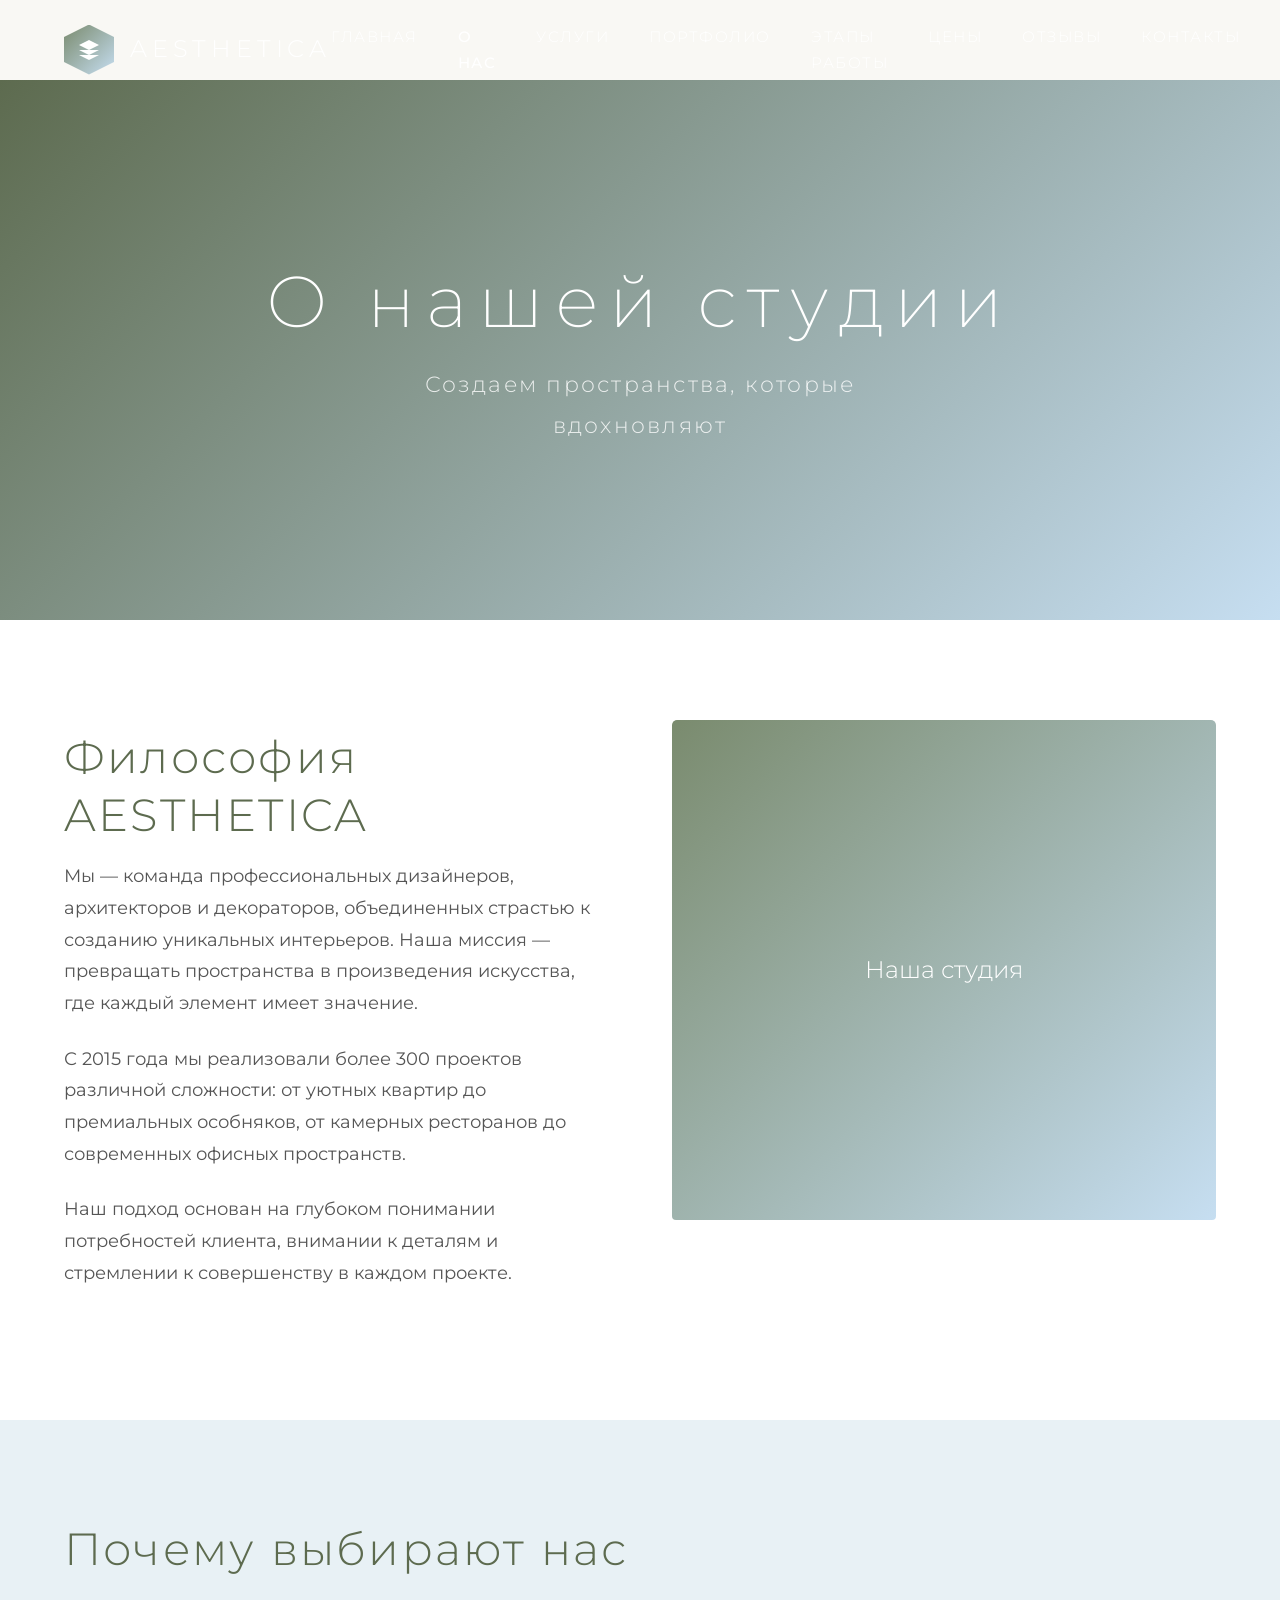
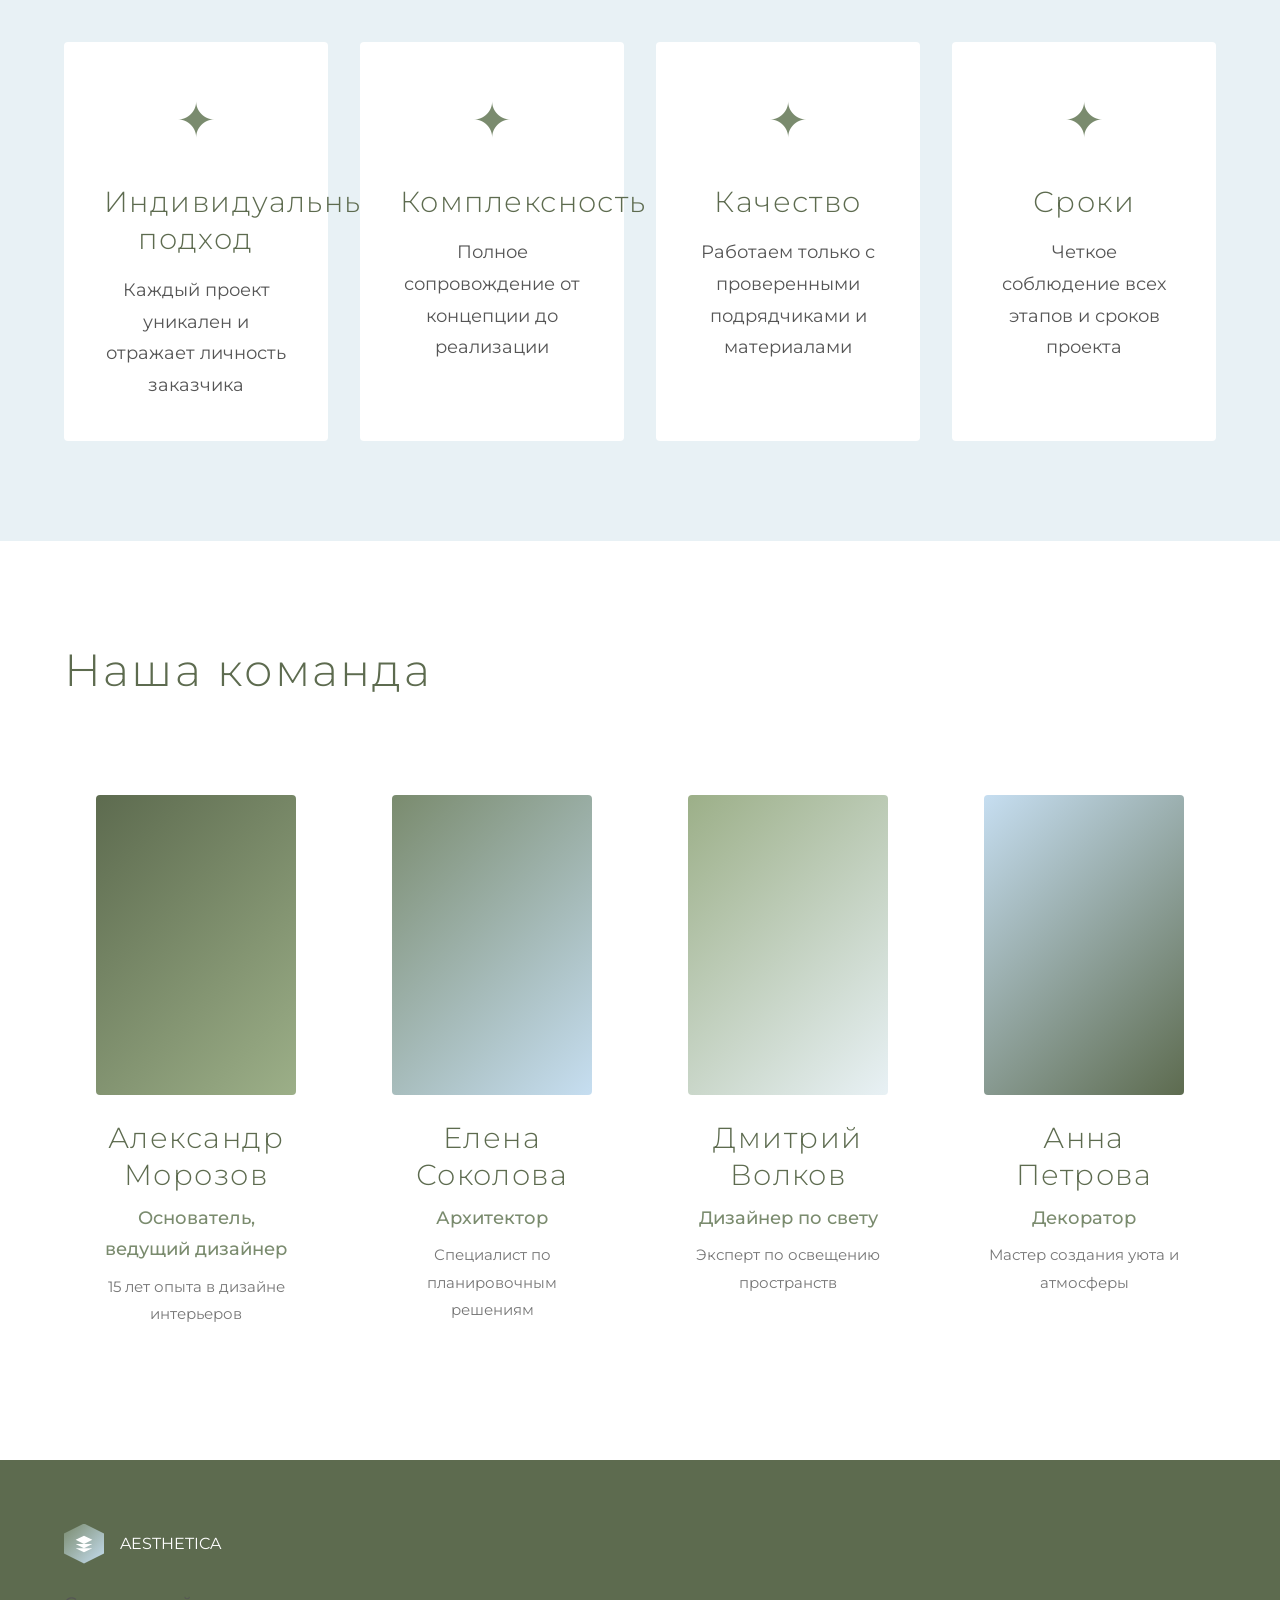
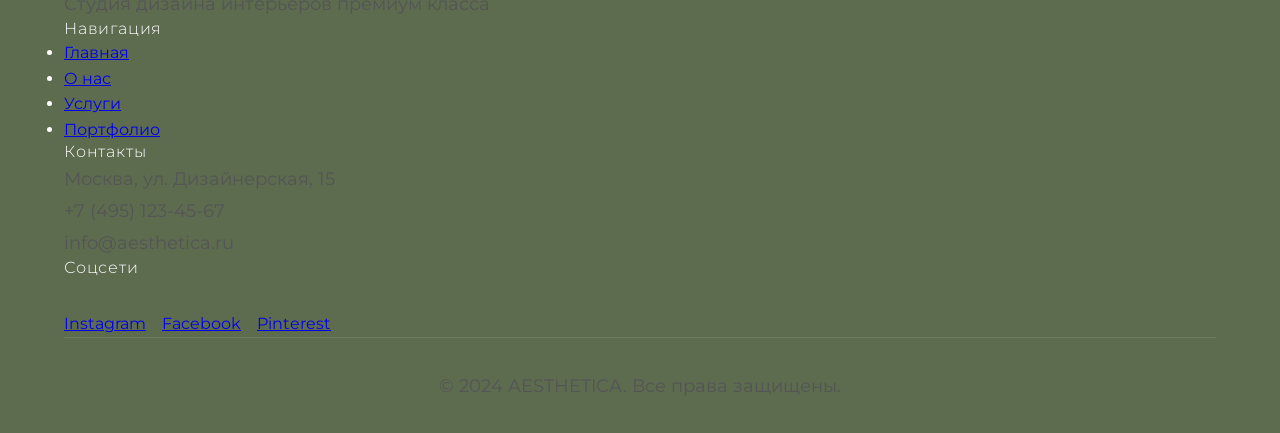
==== about.html @ 3f3e5ce8 "Добавлены все страницы сайта: about, services, portfolio, process, pricing, reviews, contacts. Обнов" ====
<!DOCTYPE html>
<html lang="ru">
<head>
    <meta charset="UTF-8">
    <meta name="viewport" content="width=device-width, initial-scale=1.0">
    <title>О нас | AESTHETICA - Студия дизайна интерьеров</title>
    <link rel="stylesheet" href="styles.css">
    <link href="https://fonts.googleapis.com/css2?family=Montserrat:wght@200;300;400;500;600&display=swap" rel="stylesheet">
</head>
<body>
    <!-- Навигация -->
    <nav class="navbar" id="navbar">
        <a href="index.html" class="logo">
            <div class="logo-icon">
                <div class="logo-hexagon">
                    <svg width="24" height="24" viewBox="0 0 24 24" fill="white">
                        <path d="M12 2L2 7l10 5 10-5-10-5zM2 17l10 5 10-5M2 12l10 5 10-5"/>
                    </svg>
                </div>
            </div>
            <span class="logo-text">AESTHETICA</span>
        </a>

        <ul class="nav-menu" id="navMenu">
            <li><a href="index.html" class="nav-link">Главная</a></li>
            <li><a href="about.html" class="nav-link active">О нас</a></li>
            <li><a href="services.html" class="nav-link">Услуги</a></li>
            <li><a href="portfolio.html" class="nav-link">Портфолио</a></li>
            <li><a href="process.html" class="nav-link">Этапы работы</a></li>
            <li><a href="pricing.html" class="nav-link">Цены</a></li>
            <li><a href="reviews.html" class="nav-link">Отзывы</a></li>
            <li><a href="contacts.html" class="nav-link">Контакты</a></li>
        </ul>

        <div class="hamburger" id="hamburger">
            <span></span>
            <span></span>
            <span></span>
        </div>
    </nav>

    <!-- Hero секция -->
    <section class="page-hero about-hero">
        <div class="hero-content">
            <h1 class="hero-title">О нашей студии</h1>
            <p class="hero-subtitle">Создаем пространства, которые вдохновляют</p>
        </div>
    </section>

    <!-- О компании -->
    <section class="section about-section">
        <div class="container">
            <div class="about-grid">
                <div class="about-content fade-in">
                    <h2 class="section-title">Философия AESTHETICA</h2>
                    <p>Мы — команда профессиональных дизайнеров, архитекторов и декораторов, объединенных страстью к созданию уникальных интерьеров. Наша миссия — превращать пространства в произведения искусства, где каждый элемент имеет значение.</p>
                    <p>С 2015 года мы реализовали более 300 проектов различной сложности: от уютных квартир до премиальных особняков, от камерных ресторанов до современных офисных пространств.</p>
                    <p>Наш подход основан на глубоком понимании потребностей клиента, внимании к деталям и стремлении к совершенству в каждом проекте.</p>
                </div>
                <div class="about-image fade-in">
                    <div class="image-placeholder" style="background: linear-gradient(135deg, #7A8B6E 0%, #C6DEF1 100%);">
                        <span>Наша студия</span>
                    </div>
                </div>
            </div>
        </div>
    </section>

    <!-- Преимущества -->
    <section class="section advantages-section">
        <div class="container">
            <h2 class="section-title center">Почему выбирают нас</h2>
            <div class="advantages-grid">
                <div class="advantage-card fade-in">
                    <div class="advantage-icon">✦</div>
                    <h3>Индивидуальный подход</h3>
                    <p>Каждый проект уникален и отражает личность заказчика</p>
                </div>
                <div class="advantage-card fade-in">
                    <div class="advantage-icon">✦</div>
                    <h3>Комплексность</h3>
                    <p>Полное сопровождение от концепции до реализации</p>
                </div>
                <div class="advantage-card fade-in">
                    <div class="advantage-icon">✦</div>
                    <h3>Качество</h3>
                    <p>Работаем только с проверенными подрядчиками и материалами</p>
                </div>
                <div class="advantage-card fade-in">
                    <div class="advantage-icon">✦</div>
                    <h3>Сроки</h3>
                    <p>Четкое соблюдение всех этапов и сроков проекта</p>
                </div>
            </div>
        </div>
    </section>

    <!-- Команда -->
    <section class="section team-section">
        <div class="container">
            <h2 class="section-title center">Наша команда</h2>
            <div class="team-grid">
                <div class="team-card fade-in">
                    <div class="team-photo" style="background: linear-gradient(135deg, #5D6B4F 0%, #9CAF88 100%);"></div>
                    <h3>Александр Морозов</h3>
                    <p class="team-role">Основатель, ведущий дизайнер</p>
                    <p class="team-desc">15 лет опыта в дизайне интерьеров</p>
                </div>
                <div class="team-card fade-in">
                    <div class="team-photo" style="background: linear-gradient(135deg, #7A8B6E 0%, #C6DEF1 100%);"></div>
                    <h3>Елена Соколова</h3>
                    <p class="team-role">Архитектор</p>
                    <p class="team-desc">Специалист по планировочным решениям</p>
                </div>
                <div class="team-card fade-in">
                    <div class="team-photo" style="background: linear-gradient(135deg, #9CAF88 0%, #E8F1F5 100%);"></div>
                    <h3>Дмитрий Волков</h3>
                    <p class="team-role">Дизайнер по свету</p>
                    <p class="team-desc">Эксперт по освещению пространств</p>
                </div>
                <div class="team-card fade-in">
                    <div class="team-photo" style="background: linear-gradient(135deg, #C6DEF1 0%, #5D6B4F 100%);"></div>
                    <h3>Анна Петрова</h3>
                    <p class="team-role">Декоратор</p>
                    <p class="team-desc">Мастер создания уюта и атмосферы</p>
                </div>
            </div>
        </div>
    </section>

    <!-- Footer -->
    <footer class="footer">
        <div class="container">
            <div class="footer-grid">
                <div class="footer-column">
                    <div class="footer-logo">
                        <div class="logo-hexagon small">
                            <svg width="20" height="20" viewBox="0 0 24 24" fill="white">
                                <path d="M12 2L2 7l10 5 10-5-10-5zM2 17l10 5 10-5M2 12l10 5 10-5"/>
                            </svg>
                        </div>
                        <span>AESTHETICA</span>
                    </div>
                    <p>Студия дизайна интерьеров премиум класса</p>
                </div>
                <div class="footer-column">
                    <h4>Навигация</h4>
                    <ul>
                        <li><a href="index.html">Главная</a></li>
                        <li><a href="about.html">О нас</a></li>
                        <li><a href="services.html">Услуги</a></li>
                        <li><a href="portfolio.html">Портфолио</a></li>
                    </ul>
                </div>
                <div class="footer-column">
                    <h4>Контакты</h4>
                    <p>Москва, ул. Дизайнерская, 15</p>
                    <p>+7 (495) 123-45-67</p>
                    <p>info@aesthetica.ru</p>
                </div>
                <div class="footer-column">
                    <h4>Соцсети</h4>
                    <div class="social-links">
                        <a href="#">Instagram</a>
                        <a href="#">Facebook</a>
                        <a href="#">Pinterest</a>
                    </div>
                </div>
            </div>
            <div class="footer-bottom">
                <p>&copy; 2024 AESTHETICA. Все права защищены.</p>
            </div>
        </div>
    </footer>

    <script src="script.js"></script>
</body>
</html>
---- styles.css ----
/* ========================================
   AESTHETICA - Premium Design Studio
   Цветовая палитра: Хаки и Нежно-голубой
   ======================================== */

* {
    margin: 0;
    padding: 0;
    box-sizing: border-box;
}

:root {
    /* Основная палитра */
    --khaki-dark: #5D6B4F;      /* Глубокий хаки */
    --khaki-primary: #7A8B6E;   /* Основной хаки */
    --khaki-light: #9CAF88;     /* Светлый хаки */
    --khaki-pale: #B8C4B0;      /* Бледный хаки */
    
    /* Голубая палитра */
    --blue-soft: #C6DEF1;       /* Нежно-голубой */
    --blue-light: #DCE9F1;      /* Очень светлый голубой */
    --blue-pale: #E8F1F5;       /* Бледно-голубой фон */
    --blue-accent: #A8C8D8;     /* Акцентный голубой */
    
    /* Нейтральные */
    --cream: #F9F8F4;           /* Кремовый белый */
    --white: #FFFFFF;
    --charcoal: #2D3436;        /* Угольный текст */
    --gray-light: #F5F5F5;
    
    /* Градиенты */
    --gradient-khaki: linear-gradient(135deg, var(--khaki-dark) 0%, var(--khaki-primary) 100%);
    --gradient-blue: linear-gradient(135deg, var(--blue-soft) 0%, var(--blue-light) 100%);
    --gradient-premium: linear-gradient(135deg, var(--khaki-primary) 0%, var(--blue-soft) 100%);
    
    /* Переходы */
    --transition-smooth: all 0.6s cubic-bezier(0.25, 0.8, 0.25, 1);
    --transition-fast: all 0.3s ease;
}

html {
    scroll-behavior: smooth;
}

body {
    font-family: 'Montserrat', 'Helvetica Neue', Arial, sans-serif;
    background-color: var(--cream);
    color: var(--charcoal);
    line-height: 1.6;
    overflow-x: hidden;
}

/* Типографика */
h1, h2, h3, h4, h5, h6 {
    font-weight: 300;
    letter-spacing: 0.05em;
    line-height: 1.3;
}

h1 {
    font-size: 3.5rem;
    font-weight: 200;
}

h2 {
    font-size: 2.8rem;
    margin-bottom: 2rem;
    position: relative;
}

h3 {
    font-size: 1.8rem;
    margin-bottom: 1rem;
}

p {
    font-size: 1.1rem;
    line-height: 1.8;
    color: #555;
}

/* Контейнер */
.container {
    max-width: 1400px;
    margin: 0 auto;
    padding: 0 5%;
}

/* Навигация */
.navbar {
    position: fixed;
    top: 0;
    left: 0;
    width: 100%;
    padding: 1.5rem 5%;
    display: flex;
    justify-content: space-between;
    align-items: center;
    z-index: 1000;
    transition: var(--transition-smooth);
    background: transparent;
}

.navbar.scrolled {
    background: rgba(255, 255, 255, 0.95);
    backdrop-filter: blur(10px);
    box-shadow: 0 2px 20px rgba(0, 0, 0, 0.1);
    padding: 1rem 5%;
}

.logo {
    display: flex;
    align-items: center;
    gap: 1rem;
    text-decoration: none;
    color: var(--white);
    transition: var(--transition-fast);
}

.navbar.scrolled .logo {
    color: var(--khaki-dark);
}

.logo-icon {
    width: 50px;
    height: 50px;
    position: relative;
}

.logo-hexagon {
    width: 100%;
    height: 100%;
    background: var(--gradient-premium);
    clip-path: polygon(50% 0%, 100% 25%, 100% 75%, 50% 100%, 0% 75%, 0% 25%);
    display: flex;
    align-items: center;
    justify-content: center;
    transition: var(--transition-smooth);
}

.logo-text {
    font-size: 1.5rem;
    font-weight: 300;
    letter-spacing: 0.2em;
    text-transform: uppercase;
}

.nav-menu {
    display: flex;
    list-style: none;
    gap: 2.5rem;
}

.nav-link {
    text-decoration: none;
    color: var(--white);
    font-size: 0.95rem;
    letter-spacing: 0.1em;
    text-transform: uppercase;
    position: relative;
    transition: var(--transition-fast);
    font-weight: 300;
}

.navbar.scrolled .nav-link {
    color: var(--khaki-dark);
}

.nav-link::after {
    content: '';
    position: absolute;
    bottom: -5px;
    left: 0;
    width: 0;
    height: 2px;
    background: var(--blue-soft);
    transition: var(--transition-smooth);
}

.nav-link:hover::after {
    width: 100%;
}

.hamburger {
    display: none;
    flex-direction: column;
    cursor: pointer;
    gap: 5px;
}

.hamburger span {
    width: 25px;
    height: 2px;
    background: var(--white);
    transition: var(--transition-fast);
}

.navbar.scrolled .hamburger span {
    background: var(--khaki-dark);
}

/* Hero секция */
.hero {
    height: 100vh;
    display: flex;
    align-items: center;
    justify-content: center;
    text-align: center;
    position: relative;
    background: var(--gradient-khaki);
    overflow: hidden;
}

.hero::before {
    content: '';
    position: absolute;
    top: 0;
    left: 0;
    right: 0;
    bottom: 0;
    background: url('data:image/svg+xml,<svg xmlns="http://www.w3.org/2000/svg" viewBox="0 0 100 100"><circle cx="50" cy="50" r="2" fill="rgba(255,255,255,0.1)"/></svg>');
    background-size: 50px 50px;
    opacity: 0.3;
}

.hero-content {
    position: relative;
    z-index: 2;
    color: var(--white);
    max-width: 900px;
    padding: 0 20px;
}

.hero-title {
    font-size: 4.5rem;
    font-weight: 200;
    margin-bottom: 1.5rem;
    letter-spacing: 0.15em;
    animation: fadeInUp 1s ease-out;
}

.hero-subtitle {
    font-size: 1.5rem;
    font-weight: 300;
    margin-bottom: 3rem;
    letter-spacing: 0.1em;
    opacity: 0.9;
    animation: fadeInUp 1s ease-out 0.3s backwards;
}

.hero-buttons {
    display: flex;
    gap: 1.5rem;
    justify-content: center;
    animation: fadeInUp 1s ease-out 0.6s backwards;
}

.btn {
    padding: 1rem 2.5rem;
    border: none;
    border-radius: 0;
    font-size: 0.95rem;
    letter-spacing: 0.1em;
    text-transform: uppercase;
    cursor: pointer;
    transition: var(--transition-smooth);
    text-decoration: none;
    display: inline-block;
    font-weight: 400;
}

.btn-primary {
    background: var(--white);
    color: var(--khaki-dark);
}

.btn-primary:hover {
    background: var(--blue-soft);
    color: var(--white);
    transform: translateY(-3px);
    box-shadow: 0 10px 30px rgba(0, 0, 0, 0.2);
}

.btn-secondary {
    background: transparent;
    color: var(--white);
    border: 2px solid var(--white);
}

.btn-secondary:hover {
    background: var(--white);
    color: var(--khaki-dark);
    transform: translateY(-3px);
}

/* Общие стили секций */
section {
    padding: 100px 0;
    position: relative;
}

.section-header {
    text-align: center;
    margin-bottom: 4rem;
}

.section-title {
    font-size: 2.8rem;
    color: var(--khaki-dark);
    margin-bottom: 1rem;
    position: relative;
    display: inline-block;
}

.section-subtitle {
    font-size: 1.2rem;
    color: var(--khaki-light);
    letter-spacing: 0.1em;
    text-transform: uppercase;
}

/* О нас */
.about {
    background: var(--white);
}

.about-grid {
    display: grid;
    grid-template-columns: 1fr 1fr;
    gap: 4rem;
    align-items: center;
}

.about-image {
    position: relative;
    height: 600px;
    overflow: hidden;
    border-radius: 5px;
}

.about-img {
    width: 100%;
    height: 100%;
    object-fit: cover;
    transition: var(--transition-smooth);
}

.about-image:hover .about-img {
    transform: scale(1.05);
}

.about-content h3 {
    color: var(--khaki-dark);
    font-size: 2rem;
    margin-bottom: 1.5rem;
}

.about-text {
    margin-bottom: 2rem;
    color: #666;
    line-height: 1.9;
}

.about-stats {
    display: grid;
    grid-template-columns: repeat(3, 1fr);
    gap: 2rem;
    margin-top: 3rem;
}

.stat-item {
    text-align: center;
    padding: 2rem;
    background: var(--blue-pale);
    border-radius: 5px;
    transition: var(--transition-smooth);
}

.stat-item:hover {
    transform: translateY(-10px);
    box-shadow: 0 15px 40px rgba(0, 0, 0, 0.1);
}

.stat-number {
    font-size: 3rem;
    font-weight: 200;
    color: var(--khaki-dark);
    display: block;
    margin-bottom: 0.5rem;
}

.stat-label {
    font-size: 0.9rem;
    color: var(--khaki-light);
    text-transform: uppercase;
    letter-spacing: 0.1em;
}

/* Услуги */
.services {
    background: var(--blue-pale);
}

.services-grid {
    display: grid;
    grid-template-columns: repeat(auto-fit, minmax(350px, 1fr));
    gap: 2rem;
}

.service-card {
    background: var(--white);
    padding: 3rem 2.5rem;
    border-radius: 5px;
    transition: var(--transition-smooth);
    position: relative;
    overflow: hidden;
    cursor: pointer;
    text-decoration: none;
    color: inherit;
    display: block;
}

.service-card::before {
    content: '';
    position: absolute;
    top: 0;
    left: 0;
    width: 4px;
    height: 0;
    background: var(--gradient-premium);
    transition: var(--transition-smooth);
}

.service-card:hover {
    transform: translateY(-10px);
    box-shadow: 0 20px 50px rgba(0, 0, 0, 0.1);
}

.service-card:hover::before {
    height: 100%;
}

.service-icon {
    width: 70px;
    height: 70px;
    background: var(--blue-pale);
    border-radius: 50%;
    display: flex;
    align-items: center;
    justify-content: center;
    margin-bottom: 2rem;
    transition: var(--transition-smooth);
}

.service-card:hover .service-icon {
    background: var(--gradient-premium);
}

.service-icon svg {
    width: 35px;
    height: 35px;
    fill: var(--khaki-dark);
    transition: var(--transition-smooth);
}

.service-card:hover .service-icon svg {
    fill: var(--white);
}

.service-title {
    font-size: 1.5rem;
    color: var(--khaki-dark);
    margin-bottom: 1rem;
    font-weight: 400;
}

.service-description {
    color: #666;
    line-height: 1.8;
    margin-bottom: 1.5rem;
}

.service-link {
    color: var(--khaki-primary);
    text-decoration: none;
    font-weight: 500;
    display: flex;
    align-items: center;
    gap: 0.5rem;
    transition: var(--transition-fast);
}

.service-link:hover {
    color: var(--khaki-dark);
    gap: 1rem;
}

/* Портфолио */
.portfolio {
    background: var(--white);
}

.portfolio-filter {
    display: flex;
    justify-content: center;
    gap: 1rem;
    margin-bottom: 3rem;
    flex-wrap: wrap;
}

.filter-btn {
    padding: 0.8rem 2rem;
    border: 2px solid var(--khaki-pale);
    background: transparent;
    color: var(--khaki-dark);
    cursor: pointer;
    transition: var(--transition-smooth);
    font-size: 0.9rem;
    text-transform: uppercase;
    letter-spacing: 0.1em;
    border-radius: 0;
}

.filter-btn.active,
.filter-btn:hover {
    background: var(--khaki-primary);
    border-color: var(--khaki-primary);
    color: var(--white);
}

.portfolio-grid {
    display: grid;
    grid-template-columns: repeat(auto-fill, minmax(400px, 1fr));
    gap: 2rem;
}

.portfolio-item {
    position: relative;
    height: 350px;
    overflow: hidden;
    border-radius: 5px;
    cursor: pointer;
    text-decoration: none;
    color: inherit;
    display: block;
}

.portfolio-img {
    width: 100%;
    height: 100%;
    object-fit: cover;
    transition: var(--transition-smooth);
}

.portfolio-overlay {
    position: absolute;
    top: 0;
    left: 0;
    right: 0;
    bottom: 0;
    background: linear-gradient(to top, rgba(93, 107, 79, 0.95), rgba(93, 107, 79, 0.7));
    display: flex;
    flex-direction: column;
    justify-content: flex-end;
    padding: 2rem;
    opacity: 0;
    transition: var(--transition-smooth);
}

.portfolio-item:hover .portfolio-img {
    transform: scale(1.1);
}

.portfolio-item:hover .portfolio-overlay {
    opacity: 1;
}

.portfolio-category {
    color: var(--blue-soft);
    font-size: 0.85rem;
    text-transform: uppercase;
    letter-spacing: 0.15em;
    margin-bottom: 0.5rem;
}

.portfolio-title {
    color: var(--white);
    font-size: 1.5rem;
    font-weight: 400;
}

/* Этапы работы */
.process {
    background: var(--gradient-khaki);
    color: var(--white);
}

.process .section-title {
    color: var(--white);
}

.process .section-subtitle {
    color: var(--blue-soft);
}

.process-timeline {
    position: relative;
    max-width: 1000px;
    margin: 0 auto;
}

.process-timeline::before {
    content: '';
    position: absolute;
    left: 50%;
    transform: translateX(-50%);
    width: 2px;
    height: 100%;
    background: rgba(255, 255, 255, 0.3);
}

.process-step {
    display: flex;
    align-items: center;
    margin-bottom: 4rem;
    position: relative;
}

.process-step:nth-child(odd) {
    flex-direction: row;
}

.process-step:nth-child(even) {
    flex-direction: row-reverse;
}

.process-number {
    width: 80px;
    height: 80px;
    background: var(--white);
    color: var(--khaki-dark);
    border-radius: 50%;
    display: flex;
    align-items: center;
    justify-content: center;
    font-size: 2rem;
    font-weight: 200;
    position: absolute;
    left: 50%;
    transform: translateX(-50%);
    z-index: 2;
    box-shadow: 0 5px 20px rgba(0, 0, 0, 0.2);
}

.process-content {
    width: 45%;
    padding: 2rem;
    background: rgba(255, 255, 255, 0.1);
    backdrop-filter: blur(10px);
    border-radius: 5px;
    border: 1px solid rgba(255, 255, 255, 0.2);
}

.process-step:nth-child(odd) .process-content {
    margin-right: auto;
}

.process-step:nth-child(even) .process-content {
    margin-left: auto;
}

.process-content h3 {
    color: var(--blue-soft);
    margin-bottom: 1rem;
    font-size: 1.5rem;
}

.process-content p {
    color: rgba(255, 255, 255, 0.9);
    line-height: 1.8;
    font-size: 1rem;
}

/* Цены */
.pricing {
    background: var(--cream);
}

.pricing-grid {
    display: grid;
    grid-template-columns: repeat(auto-fit, minmax(350px, 1fr));
    gap: 2rem;
}

.pricing-card {
    background: var(--white);
    padding: 3rem 2.5rem;
    border-radius: 5px;
    text-align: center;
    transition: var(--transition-smooth);
    position: relative;
    overflow: hidden;
}

.pricing-card.featured {
    transform: scale(1.05);
    box-shadow: 0 20px 60px rgba(0, 0, 0, 0.15);
    border: 2px solid var(--khaki-primary);
}

.pricing-card:hover {
    transform: translateY(-10px);
    box-shadow: 0 20px 50px rgba(0, 0, 0, 0.1);
}

.pricing-card.featured:hover {
    transform: scale(1.05) translateY(-10px);
}

.pricing-badge {
    position: absolute;
    top: 20px;
    right: -35px;
    background: var(--gradient-premium);
    color: var(--white);
    padding: 0.5rem 3rem;
    transform: rotate(45deg);
    font-size: 0.8rem;
    text-transform: uppercase;
    letter-spacing: 0.1em;
}

.pricing-title {
    font-size: 1.8rem;
    color: var(--khaki-dark);
    margin-bottom: 1rem;
    font-weight: 400;
}

.pricing-price {
    font-size: 3rem;
    color: var(--khaki-primary);
    font-weight: 200;
    margin-bottom: 0.5rem;
}

.pricing-period {
    color: #999;
    font-size: 1rem;
    margin-bottom: 2rem;
}

.pricing-features {
    list-style: none;
    margin-bottom: 2.5rem;
    text-align: left;
}

.pricing-features li {
    padding: 0.8rem 0;
    border-bottom: 1px solid var(--gray-light);
    color: #666;
    display: flex;
    align-items: center;
    gap: 0.8rem;
}

.pricing-features li::before {
    content: '✓';
    color: var(--khaki-primary);
    font-weight: bold;
}

.pricing-card .btn {
    width: 100%;
}

/* Отзывы */
.testimonials {
    background: var(--blue-pale);
}

.testimonials-slider {
    max-width: 900px;
    margin: 0 auto;
    position: relative;
    overflow: hidden;
}

.testimonial-slide {
    background: var(--white);
    padding: 3rem;
    border-radius: 5px;
    text-align: center;
    box-shadow: 0 10px 40px rgba(0, 0, 0, 0.08);
}

.testimonial-text {
    font-size: 1.3rem;
    font-style: italic;
    color: #555;
    line-height: 1.9;
    margin-bottom: 2rem;
    position: relative;
}

.testimonial-text::before {
    content: '"';
    font-size: 5rem;
    color: var(--khaki-pale);
    position: absolute;
    top: -30px;
    left: -20px;
    opacity: 0.5;
}

.testimonial-author {
    display: flex;
    align-items: center;
    justify-content: center;
    gap: 1rem;
}

.author-avatar {
    width: 60px;
    height: 60px;
    border-radius: 50%;
    object-fit: cover;
    border: 3px solid var(--khaki-pale);
}

.author-info h4 {
    color: var(--khaki-dark);
    font-size: 1.2rem;
    margin-bottom: 0.3rem;
}

.author-info p {
    color: var(--khaki-light);
    font-size: 0.9rem;
}

.slider-dots {
    display: flex;
    justify-content: center;
    gap: 0.8rem;
    margin-top: 2rem;
}

.slider-dot {
    width: 12px;
    height: 12px;
    border-radius: 50%;
    background: var(--khaki-pale);
    cursor: pointer;
    transition: var(--transition-fast);
}

.slider-dot.active {
    background: var(--khaki-primary);
    transform: scale(1.2);
}

/* Контакты */
.contacts {
    background: var(--white);
}

.contacts-wrapper {
    display: grid;
    grid-template-columns: 1fr 1fr;
    gap: 4rem;
}

.contact-info h3 {
    color: var(--khaki-dark);
    font-size: 2rem;
    margin-bottom: 1.5rem;
}

.contact-details {
    margin-bottom: 2rem;
}

.contact-item {
    display: flex;
    align-items: flex-start;
    gap: 1rem;
    margin-bottom: 1.5rem;
}

.contact-icon {
    width: 50px;
    height: 50px;
    background: var(--blue-pale);
    border-radius: 50%;
    display: flex;
    align-items: center;
    justify-content: center;
    flex-shrink: 0;
}

.contact-icon svg {
    width: 24px;
    height: 24px;
    fill: var(--khaki-dark);
}

.contact-text h4 {
    color: var(--khaki-dark);
    margin-bottom: 0.3rem;
    font-size: 1.1rem;
}

.contact-text p {
    color: #666;
    font-size: 1rem;
}

.social-links {
    display: flex;
    gap: 1rem;
    margin-top: 2rem;
}

.social-link {
    width: 50px;
    height: 50px;
    background: var(--khaki-primary);
    border-radius: 50%;
    display: flex;
    align-items: center;
    justify-content: center;
    transition: var(--transition-smooth);
    text-decoration: none;
}

.social-link:hover {
    background: var(--khaki-dark);
    transform: translateY(-5px);
}

.social-link svg {
    width: 24px;
    height: 24px;
    fill: var(--white);
}

.contact-form {
    background: var(--blue-pale);
    padding: 3rem;
    border-radius: 5px;
}

.form-group {
    margin-bottom: 1.5rem;
}

.form-group label {
    display: block;
    color: var(--khaki-dark);
    margin-bottom: 0.5rem;
    font-weight: 500;
}

.form-control {
    width: 100%;
    padding: 1rem 1.5rem;
    border: 2px solid transparent;
    background: var(--white);
    color: var(--charcoal);
    font-size: 1rem;
    font-family: inherit;
    transition: var(--transition-fast);
    border-radius: 0;
}

.form-control:focus {
    outline: none;
    border-color: var(--khaki-primary);
}

textarea.form-control {
    min-height: 150px;
    resize: vertical;
}

.contact-form .btn {
    width: 100%;
    background: var(--khaki-primary);
    color: var(--white);
}

.contact-form .btn:hover {
    background: var(--khaki-dark);
}

/* Footer */
.footer {
    background: var(--khaki-dark);
    color: var(--white);
    padding: 4rem 0 2rem;
}

.footer-content {
    display: grid;
    grid-template-columns: repeat(auto-fit, minmax(250px, 1fr));
    gap: 3rem;
    margin-bottom: 3rem;
}

.footer-logo {
    display: flex;
    align-items: center;
    gap: 1rem;
    margin-bottom: 1.5rem;
    text-decoration: none;
    color: var(--white);
}

.footer-logo .logo-hexagon {
    width: 40px;
    height: 40px;
}

.footer-about p {
    color: rgba(255, 255, 255, 0.8);
    line-height: 1.8;
}

.footer-title {
    color: var(--blue-soft);
    font-size: 1.3rem;
    margin-bottom: 1.5rem;
    font-weight: 400;
}

.footer-links {
    list-style: none;
}

.footer-links li {
    margin-bottom: 0.8rem;
}

.footer-links a {
    color: rgba(255, 255, 255, 0.8);
    text-decoration: none;
    transition: var(--transition-fast);
    display: inline-block;
}

.footer-links a:hover {
    color: var(--blue-soft);
    transform: translateX(5px);
}

.footer-bottom {
    border-top: 1px solid rgba(255, 255, 255, 0.1);
    padding-top: 2rem;
    text-align: center;
    color: rgba(255, 255, 255, 0.6);
    font-size: 0.9rem;
}

/* Анимации */
@keyframes fadeInUp {
    from {
        opacity: 0;
        transform: translateY(30px);
    }
    to {
        opacity: 1;
        transform: translateY(0);
    }
}

.fade-in {
    opacity: 0;
    transform: translateY(30px);
    transition: var(--transition-smooth);
}

.fade-in.visible {
    opacity: 1;
    transform: translateY(0);
}

/* Адаптивность */
@media (max-width: 1024px) {
    .hero-title {
        font-size: 3.5rem;
    }
    
    .about-grid,
    .contacts-wrapper {
        grid-template-columns: 1fr;
        gap: 3rem;
    }
    
    .about-image {
        height: 400px;
    }
    
    .process-timeline::before {
        left: 40px;
    }
    
    .process-number {
        left: 40px;
    }
    
    .process-step {
        flex-direction: column !important;
        align-items: flex-start;
        padding-left: 100px;
    }
    
    .process-content {
        width: 100%;
    }
    
    .pricing-card.featured {
        transform: scale(1);
    }
}

@media (max-width: 768px) {
    .nav-menu {
        position: fixed;
        top: 0;
        right: -100%;
        width: 80%;
        height: 100vh;
        background: var(--white);
        flex-direction: column;
        padding: 6rem 2rem;
        gap: 1.5rem;
        transition: var(--transition-smooth);
        box-shadow: -5px 0 20px rgba(0, 0, 0, 0.1);
    }
    
    .nav-menu.active {
        right: 0;
    }
    
    .nav-link {
        color: var(--khaki-dark);
        font-size: 1.1rem;
    }
    
    .hamburger {
        display: flex;
        z-index: 1001;
    }
    
    .hamburger.active span:nth-child(1) {
        transform: rotate(45deg) translate(5px, 5px);
    }
    
    .hamburger.active span:nth-child(2) {
        opacity: 0;
    }
    
    .hamburger.active span:nth-child(3) {
        transform: rotate(-45deg) translate(7px, -6px);
    }
    
    .hero-title {
        font-size: 2.5rem;
    }
    
    .hero-subtitle {
        font-size: 1.2rem;
    }
    
    .hero-buttons {
        flex-direction: column;
        gap: 1rem;
    }
    
    section {
        padding: 60px 0;
    }
    
    .section-title {
        font-size: 2rem;
    }
    
    .about-stats {
        grid-template-columns: 1fr;
    }
    
    .services-grid,
    .portfolio-grid,
    .pricing-grid {
        grid-template-columns: 1fr;
    }
    
    .portfolio-filter {
        gap: 0.5rem;
    }
    
    .filter-btn {
        padding: 0.6rem 1.2rem;
        font-size: 0.8rem;
    }
}

@media (max-width: 480px) {
    .hero-title {
        font-size: 2rem;
    }
    
    h2 {
        font-size: 1.8rem;
    }
    
    .contact-form {
        padding: 2rem 1.5rem;
    }
}

/* ========================================
   Стили для внутренних страниц
   ======================================== */

/* Hero секции для внутренних страниц */
.page-hero {
    height: 60vh;
    min-height: 500px;
    display: flex;
    align-items: center;
    justify-content: center;
    text-align: center;
    position: relative;
    background: var(--gradient-premium);
    margin-top: 80px;
}

.about-hero {
    background: linear-gradient(135deg, var(--khaki-dark) 0%, var(--blue-soft) 100%);
}

.services-hero {
    background: linear-gradient(135deg, var(--khaki-primary) 0%, var(--blue-light) 100%);
}

.portfolio-hero {
    background: linear-gradient(135deg, var(--khaki-dark) 0%, var(--blue-pale) 100%);
}

.process-hero {
    background: linear-gradient(135deg, var(--khaki-primary) 0%, var(--blue-soft) 100%);
}

.pricing-hero {
    background: linear-gradient(135deg, var(--khaki-dark) 0%, var(--blue-light) 100%);
}

.reviews-hero {
    background: linear-gradient(135deg, var(--khaki-primary) 0%, var(--blue-pale) 100%);
}

.contacts-hero {
    background: linear-gradient(135deg, var(--khaki-dark) 0%, var(--blue-soft) 100%);
}

.page-hero .hero-title {
    color: var(--white);
    margin-bottom: 1rem;
}

.page-hero .hero-subtitle {
    color: rgba(255, 255, 255, 0.9);
    font-size: 1.4rem;
    max-width: 600px;
    margin: 0 auto;
}

/* Активная ссылка в меню */
.nav-link.active {
    color: var(--khaki-primary);
    font-weight: 500;
}

.navbar:not(.scrolled) .nav-link.active {
    color: var(--white);
}

/* Секция О нас */
.about-section {
    background: var(--white);
}

.about-grid {
    display: grid;
    grid-template-columns: 1fr 1fr;
    gap: 4rem;
    align-items: center;
}

.about-content p {
    margin-bottom: 1.5rem;
}

.about-image .image-placeholder {
    width: 100%;
    height: 500px;
    border-radius: 4px;
    display: flex;
    align-items: center;
    justify-content: center;
    color: var(--white);
    font-size: 1.5rem;
    font-weight: 300;
}

/* Преимущества */
.advantages-section {
    background: var(--blue-pale);
}

.advantages-grid {
    display: grid;
    grid-template-columns: repeat(auto-fit, minmax(250px, 1fr));
    gap: 2rem;
    margin-top: 3rem;
}

.advantage-card {
    background: var(--white);
    padding: 2.5rem;
    border-radius: 4px;
    text-align: center;
    transition: var(--transition-smooth);
}

.advantage-card:hover {
    transform: translateY(-10px);
    box-shadow: 0 20px 40px rgba(93, 107, 79, 0.15);
}

.advantage-icon {
    font-size: 3rem;
    color: var(--khaki-primary);
    margin-bottom: 1.5rem;
}

.advantage-card h3 {
    color: var(--khaki-dark);
    margin-bottom: 1rem;
}

/* Команда */
.team-section {
    background: var(--white);
}

.team-grid {
    display: grid;
    grid-template-columns: repeat(auto-fit, minmax(250px, 1fr));
    gap: 2rem;
    margin-top: 3rem;
}

.team-card {
    text-align: center;
    padding: 2rem;
}

.team-photo {
    width: 100%;
    height: 300px;
    border-radius: 4px;
    margin-bottom: 1.5rem;
}

.team-card h3 {
    color: var(--khaki-dark);
    margin-bottom: 0.5rem;
}

.team-role {
    color: var(--khaki-primary);
    font-weight: 500;
    margin-bottom: 0.5rem;
}

.team-desc {
    color: #777;
    font-size: 0.95rem;
}

/* Услуги - карточки */
.services-grid {
    display: grid;
    grid-template-columns: repeat(auto-fit, minmax(280px, 1fr));
    gap: 2rem;
}

.service-card {
    background: var(--white);
    padding: 2.5rem;
    border-radius: 4px;
    border: 1px solid rgba(122, 139, 110, 0.1);
    transition: var(--transition-smooth);
}

.service-card:hover {
    transform: translateY(-8px);
    box-shadow: 0 15px 30px rgba(93, 107, 79, 0.12);
    border-color: var(--khaki-light);
}

.service-icon {
    font-size: 3.5rem;
    margin-bottom: 1.5rem;
}

.service-card h3 {
    color: var(--khaki-dark);
    margin-bottom: 1rem;
}

.service-link {
    display: inline-block;
    margin-top: 1rem;
    color: var(--khaki-primary);
    text-decoration: none;
    font-weight: 500;
    transition: var(--transition-fast);
}

.service-link:hover {
    color: var(--khaki-dark);
}

/* Дополнительные услуги */
.additional-services {
    background: var(--blue-pale);
}

.additional-grid {
    display: grid;
    grid-template-columns: repeat(auto-fit, minmax(300px, 1fr));
    gap: 1.5rem;
    margin-top: 2rem;
}

.additional-item {
    background: var(--white);
    padding: 2rem;
    border-radius: 4px;
    border-left: 3px solid var(--khaki-primary);
}

.additional-item h4 {
    color: var(--khaki-dark);
    margin-bottom: 0.5rem;
}

/* Портфолио фильтры */
.portfolio-filters {
    display: flex;
    justify-content: center;
    flex-wrap: wrap;
    gap: 1rem;
    margin-bottom: 2rem;
}

.filter-btn {
    padding: 0.8rem 1.8rem;
    border: 1px solid var(--khaki-light);
    background: transparent;
    color: var(--khaki-dark);
    font-family: inherit;
    font-size: 0.95rem;
    cursor: pointer;
    border-radius: 30px;
    transition: var(--transition-fast);
}

.filter-btn:hover,
.filter-btn.active {
    background: var(--khaki-primary);
    color: var(--white);
    border-color: var(--khaki-primary);
}

/* Портфолио сетка */
.portfolio-grid {
    display: grid;
    grid-template-columns: repeat(auto-fill, minmax(350px, 1fr));
    gap: 2rem;
}

.portfolio-item {
    position: relative;
    overflow: hidden;
    border-radius: 4px;
    cursor: pointer;
}

.portfolio-image {
    width: 100%;
    height: 300px;
    position: relative;
}

.portfolio-overlay {
    position: absolute;
    inset: 0;
    background: rgba(93, 107, 79, 0.9);
    display: flex;
    flex-direction: column;
    justify-content: center;
    align-items: center;
    opacity: 0;
    transition: var(--transition-smooth);
    color: var(--white);
    padding: 2rem;
    text-align: center;
}

.portfolio-item:hover .portfolio-overlay {
    opacity: 1;
}

.portfolio-overlay h3 {
    margin-bottom: 0.5rem;
}

/* Этапы работы - timeline */
.process-timeline {
    position: relative;
    max-width: 900px;
    margin: 0 auto;
}

.process-timeline::before {
    content: '';
    position: absolute;
    left: 80px;
    top: 0;
    bottom: 0;
    width: 2px;
    background: var(--gradient-khaki);
}

.process-step {
    display: flex;
    gap: 3rem;
    margin-bottom: 3rem;
    position: relative;
}

.step-number {
    width: 60px;
    height: 60px;
    background: var(--gradient-khaki);
    color: var(--white);
    border-radius: 50%;
    display: flex;
    align-items: center;
    justify-content: center;
    font-size: 1.3rem;
    font-weight: 500;
    flex-shrink: 0;
    z-index: 1;
}

.step-content h3 {
    color: var(--khaki-dark);
    margin-bottom: 1rem;
}

/* Цены - карточки */
.pricing-grid {
    display: grid;
    grid-template-columns: repeat(auto-fit, minmax(320px, 1fr));
    gap: 2rem;
    margin-top: 2rem;
}

.pricing-card {
    background: var(--white);
    border-radius: 8px;
    padding: 3rem 2.5rem;
    text-align: center;
    border: 1px solid rgba(122, 139, 110, 0.1);
    transition: var(--transition-smooth);
    position: relative;
}

.pricing-card:hover {
    transform: translateY(-10px);
    box-shadow: 0 20px 40px rgba(93, 107, 79, 0.15);
}

.pricing-card.featured {
    border: 2px solid var(--khaki-primary);
    transform: scale(1.05);
}

.pricing-badge {
    position: absolute;
    top: -15px;
    left: 50%;
    transform: translateX(-50%);
    background: var(--khaki-primary);
    color: var(--white);
    padding: 0.5rem 1.5rem;
    border-radius: 30px;
    font-size: 0.85rem;
    font-weight: 500;
}

.pricing-header h3 {
    color: var(--khaki-dark);
    margin-bottom: 0.5rem;
}

.pricing-desc {
    color: #777;
    margin-bottom: 1.5rem;
}

.pricing-price {
    margin: 2rem 0;
}

.price {
    font-size: 3rem;
    color: var(--khaki-primary);
    font-weight: 600;
}

.unit {
    display: block;
    color: #777;
    font-size: 1rem;
    margin-top: 0.5rem;
}

.pricing-features {
    list-style: none;
    text-align: left;
    margin: 2rem 0;
}

.pricing-features li {
    padding: 0.8rem 0;
    border-bottom: 1px solid rgba(122, 139, 110, 0.1);
    color: #555;
}

.pricing-features li:last-child {
    border-bottom: none;
}

/* Дополнительные цены */
.additional-pricing {
    background: var(--blue-pale);
}

.pricing-list {
    max-width: 900px;
    margin: 3rem auto 0;
}

.pricing-item {
    background: var(--white);
    padding: 1.5rem 2rem;
    margin-bottom: 1rem;
    border-radius: 4px;
    display: flex;
    justify-content: space-between;
    align-items: center;
}

.pricing-item-name h4 {
    color: var(--khaki-dark);
    margin-bottom: 0.3rem;
}

.pricing-item-name p {
    color: var(--khaki-primary);
    font-weight: 500;
    margin: 0;
}

/* Отзывы */
.reviews-grid {
    display: grid;
    grid-template-columns: repeat(auto-fit, minmax(350px, 1fr));
    gap: 2rem;
}

.review-card {
    background: var(--white);
    padding: 2.5rem;
    border-radius: 8px;
    border: 1px solid rgba(122, 139, 110, 0.1);
}

.review-rating {
    color: var(--khaki-primary);
    font-size: 1.5rem;
    margin-bottom: 1rem;
    letter-spacing: 0.3rem;
}

.review-text {
    font-style: italic;
    color: #555;
    margin-bottom: 2rem;
    line-height: 1.8;
}

.review-author {
    display: flex;
    align-items: center;
    gap: 1rem;
}

.author-avatar {
    width: 50px;
    height: 50px;
    border-radius: 50%;
}

.author-info h4 {
    color: var(--khaki-dark);
    margin-bottom: 0.3rem;
}

.author-info p {
    color: #777;
    font-size: 0.9rem;
    margin: 0;
}

/* Контакты */
.contacts-grid {
    display: grid;
    grid-template-columns: 1fr 1fr;
    gap: 4rem;
}

.contact-item {
    display: flex;
    gap: 1.5rem;
    margin-bottom: 2rem;
}

.contact-icon {
    font-size: 2rem;
}

.contact-details h4 {
    color: var(--khaki-dark);
    margin-bottom: 0.5rem;
}

.social-links-large {
    display: flex;
    gap: 1rem;
    margin-top: 2rem;
}

.social-link {
    padding: 0.8rem 1.5rem;
    background: var(--khaki-primary);
    color: var(--white);
    text-decoration: none;
    border-radius: 30px;
    transition: var(--transition-fast);
}

.social-link:hover {
    background: var(--khaki-dark);
}

/* Форма контактов */
.contact-form-wrapper {
    background: var(--white);
    padding: 3rem;
    border-radius: 8px;
    box-shadow: 0 10px 30px rgba(93, 107, 79, 0.1);
}

.contact-form {
    display: flex;
    flex-direction: column;
    gap: 1.5rem;
}

.form-group input,
.form-group select,
.form-group textarea {
    width: 100%;
    padding: 1rem 1.2rem;
    border: 1px solid rgba(122, 139, 110, 0.2);
    border-radius: 4px;
    font-family: inherit;
    font-size: 1rem;
    transition: var(--transition-fast);
    background: var(--white);
}

.form-group input:focus,
.form-group select:focus,
.form-group textarea:focus {
    outline: none;
    border-color: var(--khaki-primary);
}

.form-group textarea {
    resize: vertical;
    min-height: 120px;
}

/* Карта */
.map-section {
    background: var(--blue-pale);
}

.map-placeholder {
    width: 100%;
    height: 400px;
    border-radius: 8px;
    display: flex;
    align-items: center;
    justify-content: center;
    color: var(--white);
}

.map-content {
    text-align: center;
}

.map-content h3 {
    margin-bottom: 0.5rem;
}

/* CTA секция */
.cta-section {
    background: var(--gradient-khaki);
    padding: 5rem 0;
}

.cta-content {
    text-align: center;
    color: var(--white);
}

.cta-content h2 {
    margin-bottom: 1rem;
}

.cta-content p {
    color: rgba(255, 255, 255, 0.9);
    margin-bottom: 2rem;
    font-size: 1.2rem;
}

.cta-content .btn-primary {
    background: var(--white);
    color: var(--khaki-dark);
}

.cta-content .btn-primary:hover {
    background: var(--blue-soft);
}

/* Адаптивность для внутренних страниц */
@media (max-width: 1024px) {
    .about-grid,
    .contacts-grid {
        grid-template-columns: 1fr;
        gap: 3rem;
    }

    .pricing-card.featured {
        transform: scale(1);
    }
}

@media (max-width: 768px) {
    .page-hero {
        height: 50vh;
        min-height: 400px;
    }

    .about-image .image-placeholder {
        height: 350px;
    }

    .portfolio-grid {
        grid-template-columns: 1fr;
    }

    .process-timeline::before {
        left: 30px;
    }

    .step-number {
        width: 50px;
        height: 50px;
        font-size: 1.1rem;
    }

    .process-step {
        gap: 2rem;
        padding-left: 20px;
    }

    .reviews-grid {
        grid-template-columns: 1fr;
    }
}
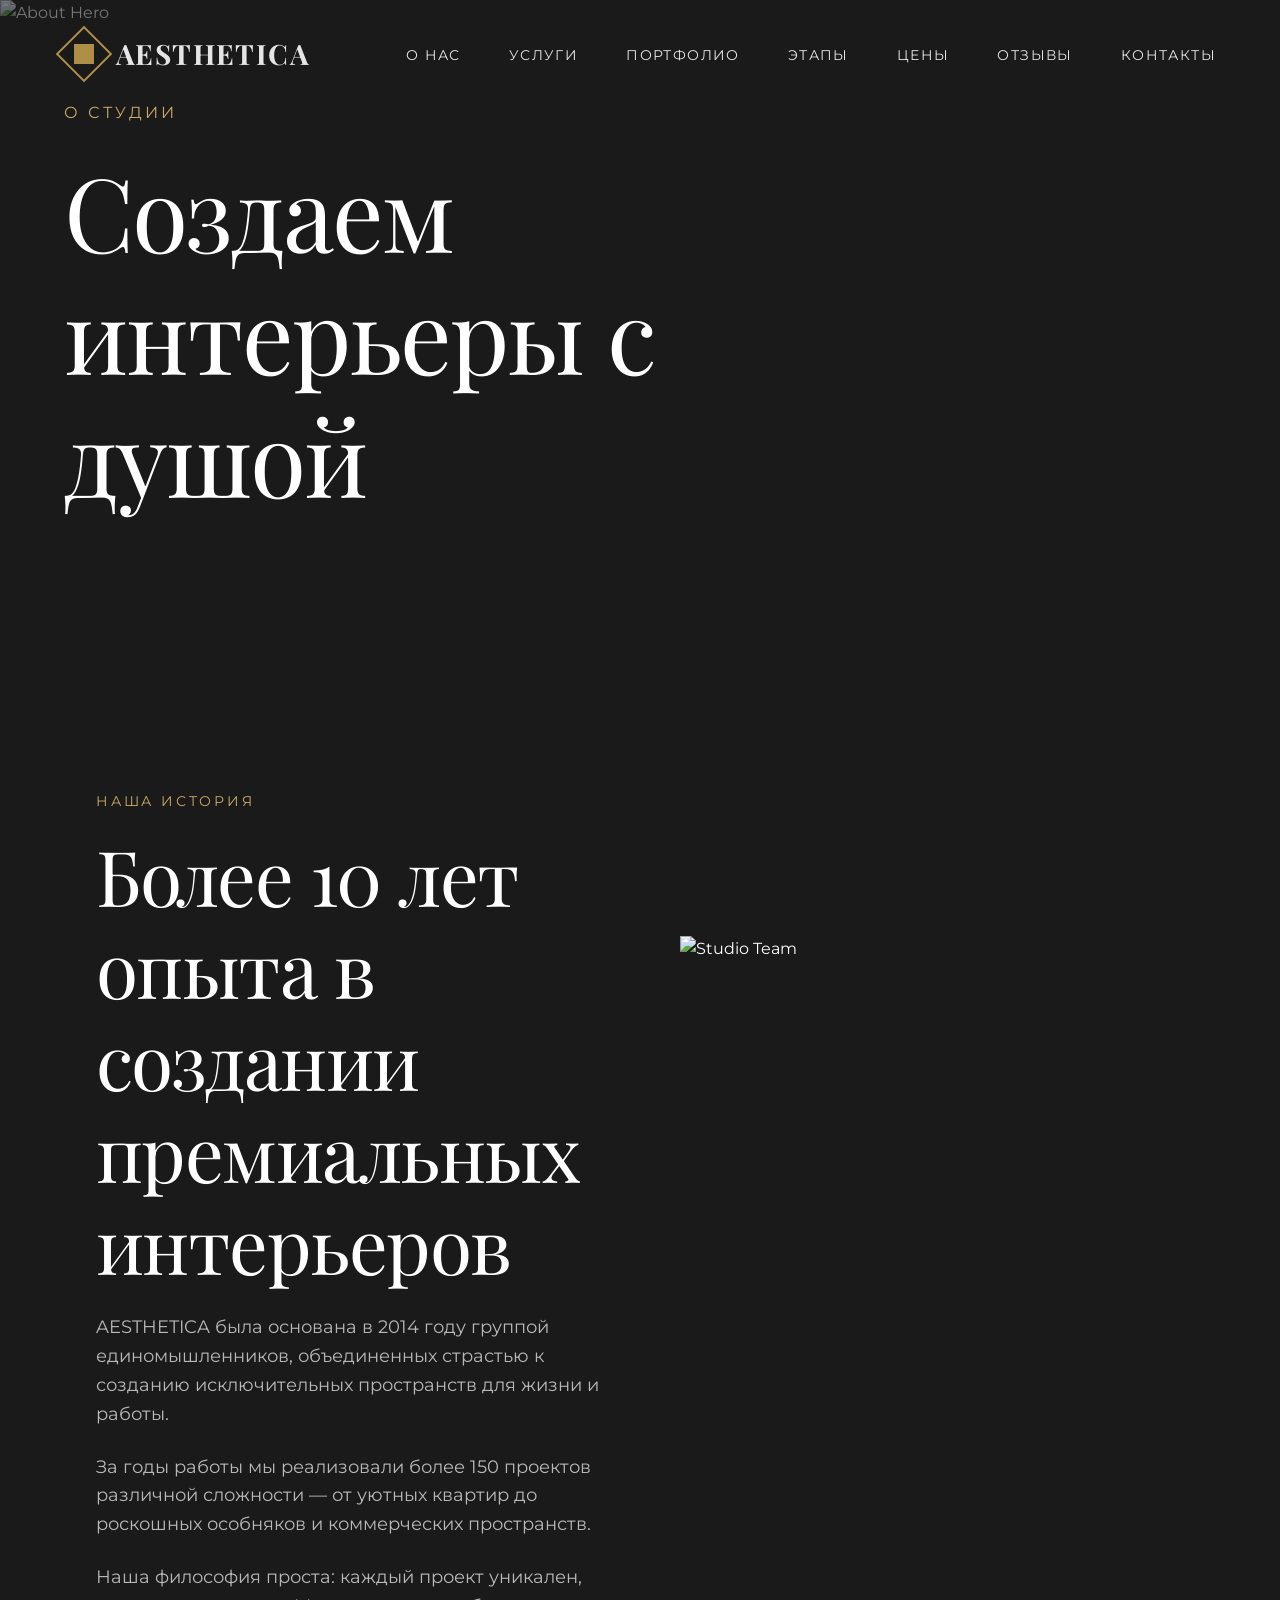
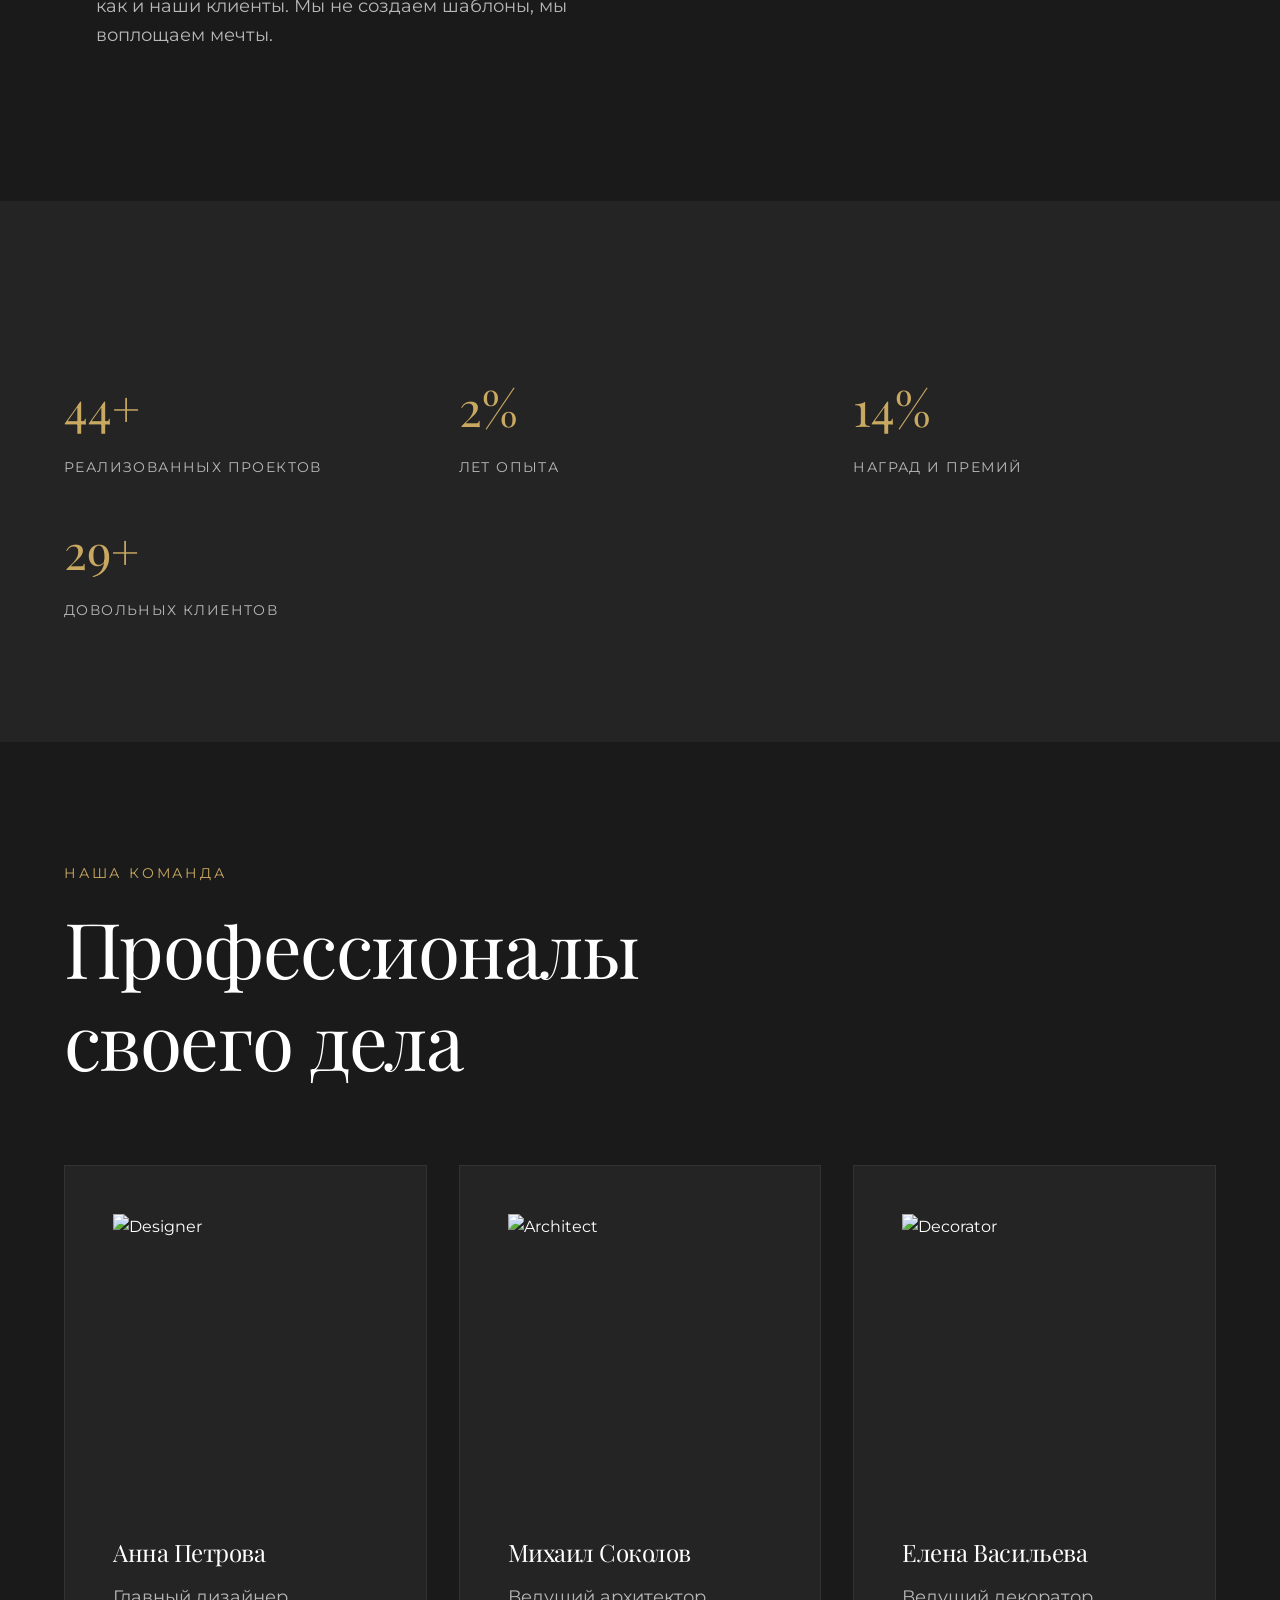
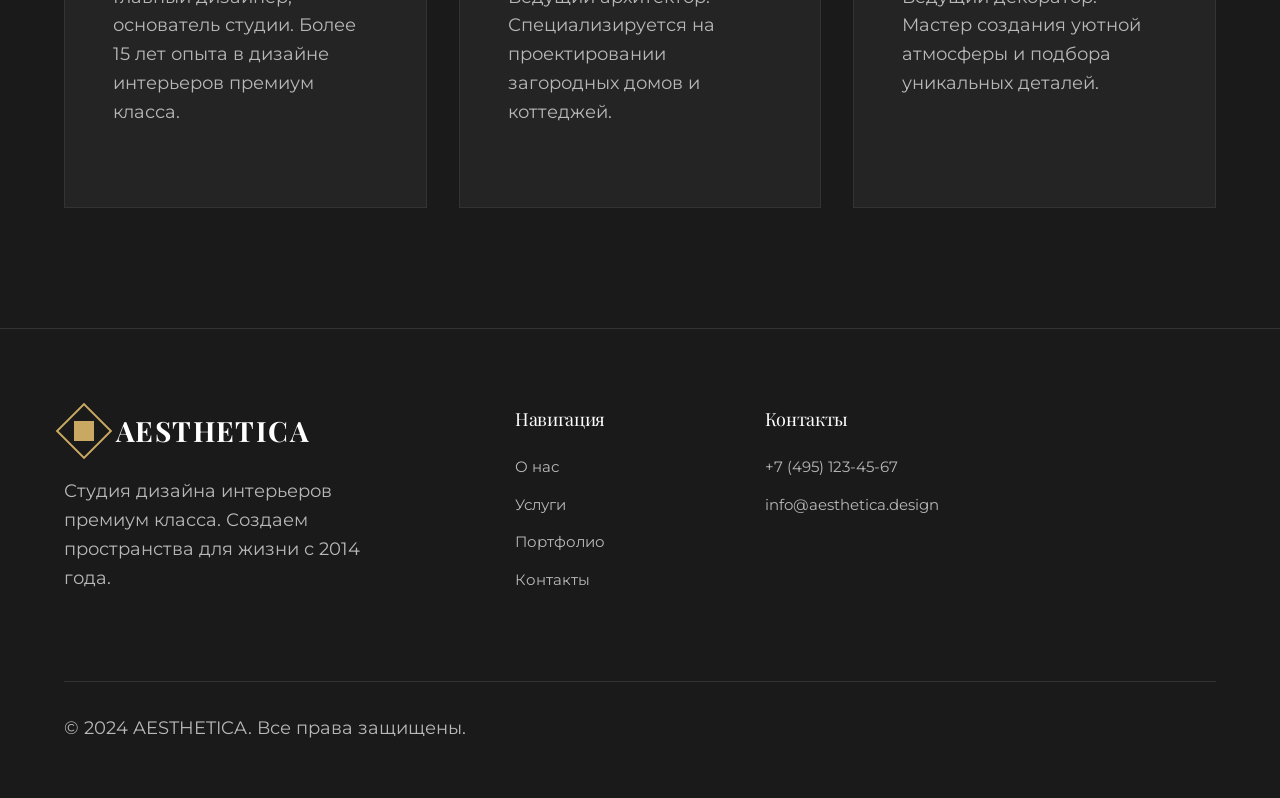
==== commit 1a6d3b3a: "Update site design with premium dark theme and all pages" ====
--- a/about.html
+++ b/about.html
@@ -5,166 +5,139 @@
     <meta name="viewport" content="width=device-width, initial-scale=1.0">
     <title>О нас | AESTHETICA - Студия дизайна интерьеров</title>
     <link rel="stylesheet" href="styles.css">
-    <link href="https://fonts.googleapis.com/css2?family=Montserrat:wght@200;300;400;500;600&display=swap" rel="stylesheet">
+    <link rel="preconnect" href="https://fonts.googleapis.com">
+    <link rel="preconnect" href="https://fonts.gstatic.com" crossorigin>
+    <link href="https://fonts.googleapis.com/css2?family=Montserrat:wght@300;400;500;600&family=Playfair+Display:wght@400;500;600;700&display=swap" rel="stylesheet">
 </head>
 <body>
-    <!-- Навигация -->
-    <nav class="navbar" id="navbar">
-        <a href="index.html" class="logo">
-            <div class="logo-icon">
-                <div class="logo-hexagon">
-                    <svg width="24" height="24" viewBox="0 0 24 24" fill="white">
-                        <path d="M12 2L2 7l10 5 10-5-10-5zM2 17l10 5 10-5M2 12l10 5 10-5"/>
-                    </svg>
-                </div>
+    <header class="header">
+        <nav class="nav">
+            <a href="index.html" class="logo">
+                <div class="logo-icon"></div>
+                AESTHETICA
+            </a>
+            <ul class="nav-menu">
+                <li><a href="about.html" class="nav-link">О нас</a></li>
+                <li><a href="services.html" class="nav-link">Услуги</a></li>
+                <li><a href="portfolio.html" class="nav-link">Портфолио</a></li>
+                <li><a href="process.html" class="nav-link">Этапы</a></li>
+                <li><a href="pricing.html" class="nav-link">Цены</a></li>
+                <li><a href="reviews.html" class="nav-link">Отзывы</a></li>
+                <li><a href="contacts.html" class="nav-link">Контакты</a></li>
+            </ul>
+            <div class="mobile-toggle">
+                <span></span>
+                <span></span>
+                <span></span>
             </div>
-            <span class="logo-text">AESTHETICA</span>
-        </a>
+        </nav>
+    </header>
 
-        <ul class="nav-menu" id="navMenu">
-            <li><a href="index.html" class="nav-link">Главная</a></li>
-            <li><a href="about.html" class="nav-link active">О нас</a></li>
-            <li><a href="services.html" class="nav-link">Услуги</a></li>
-            <li><a href="portfolio.html" class="nav-link">Портфолио</a></li>
-            <li><a href="process.html" class="nav-link">Этапы работы</a></li>
-            <li><a href="pricing.html" class="nav-link">Цены</a></li>
-            <li><a href="reviews.html" class="nav-link">Отзывы</a></li>
-            <li><a href="contacts.html" class="nav-link">Контакты</a></li>
-        </ul>
-
-        <div class="hamburger" id="hamburger">
-            <span></span>
-            <span></span>
-            <span></span>
+    <section class="hero" style="min-height: 60vh;">
+        <div class="hero-bg">
+            <img src="https://images.unsplash.com/photo-1618221195710-dd6b41faaea6?ixlib=rb-4.0.3&auto=format&fit=crop&w=1920&q=80" alt="About Hero">
         </div>
-    </nav>
-
-    <!-- Hero секция -->
-    <section class="page-hero about-hero">
-        <div class="hero-content">
-            <h1 class="hero-title">О нашей студии</h1>
-            <p class="hero-subtitle">Создаем пространства, которые вдохновляют</p>
+        <div class="container">
+            <div class="hero-content fade-in">
+                <span class="hero-subtitle">О студии</span>
+                <h1 class="hero-title">Создаем интерьеры с душой</h1>
+            </div>
         </div>
     </section>
 
-    <!-- О компании -->
-    <section class="section about-section">
+    <section class="about" style="background: var(--bg-dark);">
         <div class="container">
             <div class="about-grid">
                 <div class="about-content fade-in">
-                    <h2 class="section-title">Философия AESTHETICA</h2>
-                    <p>Мы — команда профессиональных дизайнеров, архитекторов и декораторов, объединенных страстью к созданию уникальных интерьеров. Наша миссия — превращать пространства в произведения искусства, где каждый элемент имеет значение.</p>
-                    <p>С 2015 года мы реализовали более 300 проектов различной сложности: от уютных квартир до премиальных особняков, от камерных ресторанов до современных офисных пространств.</p>
-                    <p>Наш подход основан на глубоком понимании потребностей клиента, внимании к деталям и стремлении к совершенству в каждом проекте.</p>
+                    <span class="section-subtitle">Наша история</span>
+                    <h2 class="section-title">Более 10 лет опыта в создании премиальных интерьеров</h2>
+                    <div class="about-text">
+                        <p>AESTHETICA была основана в 2014 году группой единомышленников, объединенных страстью к созданию исключительных пространств для жизни и работы.</p>
+                        <p>За годы работы мы реализовали более 150 проектов различной сложности — от уютных квартир до роскошных особняков и коммерческих пространств.</p>
+                        <p>Наша философия проста: каждый проект уникален, как и наши клиенты. Мы не создаем шаблоны, мы воплощаем мечты.</p>
+                    </div>
                 </div>
                 <div class="about-image fade-in">
-                    <div class="image-placeholder" style="background: linear-gradient(135deg, #7A8B6E 0%, #C6DEF1 100%);">
-                        <span>Наша студия</span>
-                    </div>
+                    <img src="https://images.unsplash.com/photo-1616486338812-3dadae4b4f9d?ixlib=rb-4.0.3&auto=format&fit=crop&w=800&q=80" alt="Studio Team">
                 </div>
             </div>
         </div>
     </section>
 
-    <!-- Преимущества -->
-    <section class="section advantages-section">
+    <section class="services" style="background: var(--bg-card);">
         <div class="container">
-            <h2 class="section-title center">Почему выбирают нас</h2>
-            <div class="advantages-grid">
-                <div class="advantage-card fade-in">
-                    <div class="advantage-icon">✦</div>
-                    <h3>Индивидуальный подход</h3>
-                    <p>Каждый проект уникален и отражает личность заказчика</p>
+            <div class="stats fade-in">
+                <div class="stat-item">
+                    <span class="stat-number">150+</span>
+                    <span class="stat-label">Реализованных проектов</span>
                 </div>
-                <div class="advantage-card fade-in">
-                    <div class="advantage-icon">✦</div>
-                    <h3>Комплексность</h3>
-                    <p>Полное сопровождение от концепции до реализации</p>
+                <div class="stat-item">
+                    <span class="stat-number">10</span>
+                    <span class="stat-label">Лет опыта</span>
                 </div>
-                <div class="advantage-card fade-in">
-                    <div class="advantage-icon">✦</div>
-                    <h3>Качество</h3>
-                    <p>Работаем только с проверенными подрядчиками и материалами</p>
+                <div class="stat-item">
+                    <span class="stat-number">50+</span>
+                    <span class="stat-label">Наград и премий</span>
                 </div>
-                <div class="advantage-card fade-in">
-                    <div class="advantage-icon">✦</div>
-                    <h3>Сроки</h3>
-                    <p>Четкое соблюдение всех этапов и сроков проекта</p>
+                <div class="stat-item">
+                    <span class="stat-number">100%</span>
+                    <span class="stat-label">Довольных клиентов</span>
                 </div>
             </div>
         </div>
     </section>
 
-    <!-- Команда -->
-    <section class="section team-section">
+    <section class="process" style="background: var(--bg-dark);">
         <div class="container">
-            <h2 class="section-title center">Наша команда</h2>
-            <div class="team-grid">
-                <div class="team-card fade-in">
-                    <div class="team-photo" style="background: linear-gradient(135deg, #5D6B4F 0%, #9CAF88 100%);"></div>
-                    <h3>Александр Морозов</h3>
-                    <p class="team-role">Основатель, ведущий дизайнер</p>
-                    <p class="team-desc">15 лет опыта в дизайне интерьеров</p>
+            <div class="section-header fade-in">
+                <span class="section-subtitle">Наша команда</span>
+                <h2 class="section-title">Профессионалы своего дела</h2>
+            </div>
+            <div class="services-grid">
+                <div class="service-card fade-in">
+                    <img src="https://images.unsplash.com/photo-1573496359142-b8d87734a5a2?ixlib=rb-4.0.3&auto=format&fit=crop&w=400&q=80" alt="Designer" style="width: 100%; height: 300px; object-fit: cover; margin-bottom: 1.5rem;">
+                    <h3 class="service-title">Анна Петрова</h3>
+                    <p class="service-description">Главный дизайнер, основатель студии. Более 15 лет опыта в дизайне интерьеров премиум класса.</p>
                 </div>
-                <div class="team-card fade-in">
-                    <div class="team-photo" style="background: linear-gradient(135deg, #7A8B6E 0%, #C6DEF1 100%);"></div>
-                    <h3>Елена Соколова</h3>
-                    <p class="team-role">Архитектор</p>
-                    <p class="team-desc">Специалист по планировочным решениям</p>
+                <div class="service-card fade-in">
+                    <img src="https://images.unsplash.com/photo-1560250097-0b93528c311a?ixlib=rb-4.0.3&auto=format&fit=crop&w=400&q=80" alt="Architect" style="width: 100%; height: 300px; object-fit: cover; margin-bottom: 1.5rem;">
+                    <h3 class="service-title">Михаил Соколов</h3>
+                    <p class="service-description">Ведущий архитектор. Специализируется на проектировании загородных домов и коттеджей.</p>
                 </div>
-                <div class="team-card fade-in">
-                    <div class="team-photo" style="background: linear-gradient(135deg, #9CAF88 0%, #E8F1F5 100%);"></div>
-                    <h3>Дмитрий Волков</h3>
-                    <p class="team-role">Дизайнер по свету</p>
-                    <p class="team-desc">Эксперт по освещению пространств</p>
-                </div>
-                <div class="team-card fade-in">
-                    <div class="team-photo" style="background: linear-gradient(135deg, #C6DEF1 0%, #5D6B4F 100%);"></div>
-                    <h3>Анна Петрова</h3>
-                    <p class="team-role">Декоратор</p>
-                    <p class="team-desc">Мастер создания уюта и атмосферы</p>
+                <div class="service-card fade-in">
+                    <img src="https://images.unsplash.com/photo-1580489944761-15a19d654956?ixlib=rb-4.0.3&auto=format&fit=crop&w=400&q=80" alt="Decorator" style="width: 100%; height: 300px; object-fit: cover; margin-bottom: 1.5rem;">
+                    <h3 class="service-title">Елена Васильева</h3>
+                    <p class="service-description">Ведущий декоратор. Мастер создания уютной атмосферы и подбора уникальных деталей.</p>
                 </div>
             </div>
         </div>
     </section>
 
-    <!-- Footer -->
     <footer class="footer">
         <div class="container">
             <div class="footer-grid">
-                <div class="footer-column">
-                    <div class="footer-logo">
-                        <div class="logo-hexagon small">
-                            <svg width="20" height="20" viewBox="0 0 24 24" fill="white">
-                                <path d="M12 2L2 7l10 5 10-5-10-5zM2 17l10 5 10-5M2 12l10 5 10-5"/>
-                            </svg>
-                        </div>
-                        <span>AESTHETICA</span>
-                    </div>
-                    <p>Студия дизайна интерьеров премиум класса</p>
+                <div class="footer-brand">
+                    <a href="index.html" class="logo">
+                        <div class="logo-icon"></div>
+                        AESTHETICA
+                    </a>
+                    <p>Студия дизайна интерьеров премиум класса. Создаем пространства для жизни с 2014 года.</p>
                 </div>
                 <div class="footer-column">
-                    <h4>Навигация</h4>
-                    <ul>
-                        <li><a href="index.html">Главная</a></li>
+                    <h4 class="footer-title">Навигация</h4>
+                    <ul class="footer-links">
                         <li><a href="about.html">О нас</a></li>
                         <li><a href="services.html">Услуги</a></li>
                         <li><a href="portfolio.html">Портфолио</a></li>
+                        <li><a href="contacts.html">Контакты</a></li>
                     </ul>
                 </div>
                 <div class="footer-column">
-                    <h4>Контакты</h4>
-                    <p>Москва, ул. Дизайнерская, 15</p>
-                    <p>+7 (495) 123-45-67</p>
-                    <p>info@aesthetica.ru</p>
-                </div>
-                <div class="footer-column">
-                    <h4>Соцсети</h4>
-                    <div class="social-links">
-                        <a href="#">Instagram</a>
-                        <a href="#">Facebook</a>
-                        <a href="#">Pinterest</a>
-                    </div>
+                    <h4 class="footer-title">Контакты</h4>
+                    <ul class="footer-links">
+                        <li><a href="tel:+74951234567">+7 (495) 123-45-67</a></li>
+                        <li><a href="mailto:info@aesthetica.design">info@aesthetica.design</a></li>
+                    </ul>
                 </div>
             </div>
             <div class="footer-bottom">
@@ -172,7 +145,6 @@
             </div>
         </div>
     </footer>
-
     <script src="script.js"></script>
 </body>
 </html>
--- a/styles.css
+++ b/styles.css
@@ -1,7 +1,22 @@
 /* ========================================
    AESTHETICA - Premium Design Studio
-   Цветовая палитра: Хаки и Нежно-голубой
+   Color Palette: Deep Charcoal, Soft Beige, Warm Gold
+   Style: Minimalist, Bold Typography, Asymmetric Grids
    ======================================== */
+
+:root {
+    --bg-dark: #1a1a1a;
+    --bg-card: #242424;
+    --text-primary: #ffffff;
+    --text-secondary: #b8b8b8;
+    --accent-gold: #c9a962;
+    --accent-gold-light: #e0c485;
+    --beige-soft: #f5f0eb;
+    --border-color: #333333;
+    --font-main: 'Montserrat', sans-serif;
+    --font-display: 'Playfair Display', serif;
+    --transition: all 0.6s cubic-bezier(0.16, 1, 0.3, 1);
+}
 
 * {
     margin: 0;
@@ -9,359 +24,332 @@
     box-sizing: border-box;
 }
 
-:root {
-    /* Основная палитра */
-    --khaki-dark: #5D6B4F;      /* Глубокий хаки */
-    --khaki-primary: #7A8B6E;   /* Основной хаки */
-    --khaki-light: #9CAF88;     /* Светлый хаки */
-    --khaki-pale: #B8C4B0;      /* Бледный хаки */
-    
-    /* Голубая палитра */
-    --blue-soft: #C6DEF1;       /* Нежно-голубой */
-    --blue-light: #DCE9F1;      /* Очень светлый голубой */
-    --blue-pale: #E8F1F5;       /* Бледно-голубой фон */
-    --blue-accent: #A8C8D8;     /* Акцентный голубой */
-    
-    /* Нейтральные */
-    --cream: #F9F8F4;           /* Кремовый белый */
-    --white: #FFFFFF;
-    --charcoal: #2D3436;        /* Угольный текст */
-    --gray-light: #F5F5F5;
-    
-    /* Градиенты */
-    --gradient-khaki: linear-gradient(135deg, var(--khaki-dark) 0%, var(--khaki-primary) 100%);
-    --gradient-blue: linear-gradient(135deg, var(--blue-soft) 0%, var(--blue-light) 100%);
-    --gradient-premium: linear-gradient(135deg, var(--khaki-primary) 0%, var(--blue-soft) 100%);
-    
-    /* Переходы */
-    --transition-smooth: all 0.6s cubic-bezier(0.25, 0.8, 0.25, 1);
-    --transition-fast: all 0.3s ease;
-}
-
 html {
     scroll-behavior: smooth;
+    font-size: 16px;
 }
 
 body {
-    font-family: 'Montserrat', 'Helvetica Neue', Arial, sans-serif;
-    background-color: var(--cream);
-    color: var(--charcoal);
+    font-family: var(--font-main);
+    background-color: var(--bg-dark);
+    color: var(--text-primary);
     line-height: 1.6;
     overflow-x: hidden;
-}
-
-/* Типографика */
+    -webkit-font-smoothing: antialiased;
+    -moz-osx-font-smoothing: grayscale;
+}
+
+/* Typography */
 h1, h2, h3, h4, h5, h6 {
-    font-weight: 300;
-    letter-spacing: 0.05em;
-    line-height: 1.3;
+    font-family: var(--font-display);
+    font-weight: 400;
+    line-height: 1.2;
+    letter-spacing: -0.02em;
 }
 
 h1 {
-    font-size: 3.5rem;
-    font-weight: 200;
+    font-size: clamp(3rem, 8vw, 7rem);
+    margin-bottom: 2rem;
 }
 
 h2 {
-    font-size: 2.8rem;
-    margin-bottom: 2rem;
-    position: relative;
+    font-size: clamp(2.5rem, 6vw, 5rem);
+    margin-bottom: 1.5rem;
 }
 
 h3 {
-    font-size: 1.8rem;
+    font-size: clamp(1.5rem, 3vw, 2.5rem);
     margin-bottom: 1rem;
 }
 
 p {
-    font-size: 1.1rem;
-    line-height: 1.8;
-    color: #555;
-}
-
-/* Контейнер */
+    font-size: 1.125rem;
+    color: var(--text-secondary);
+    margin-bottom: 1.5rem;
+    max-width: 65ch;
+}
+
+a {
+    text-decoration: none;
+    color: inherit;
+    transition: var(--transition);
+}
+
+img {
+    max-width: 100%;
+    height: auto;
+    display: block;
+}
+
+/* Container */
 .container {
-    max-width: 1400px;
+    width: 100%;
+    max-width: 1440px;
     margin: 0 auto;
     padding: 0 5%;
 }
 
-/* Навигация */
-.navbar {
+/* Header & Navigation */
+.header {
     position: fixed;
     top: 0;
     left: 0;
     width: 100%;
-    padding: 1.5rem 5%;
+    z-index: 1000;
+    padding: 2rem 5%;
+    transition: var(--transition);
+    mix-blend-mode: difference;
+}
+
+.header.scrolled {
+    padding: 1rem 5%;
+    background: rgba(26, 26, 26, 0.95);
+    backdrop-filter: blur(10px);
+    mix-blend-mode: normal;
+}
+
+.nav {
     display: flex;
     justify-content: space-between;
     align-items: center;
-    z-index: 1000;
-    transition: var(--transition-smooth);
-    background: transparent;
-}
-
-.navbar.scrolled {
-    background: rgba(255, 255, 255, 0.95);
-    backdrop-filter: blur(10px);
-    box-shadow: 0 2px 20px rgba(0, 0, 0, 0.1);
-    padding: 1rem 5%;
 }
 
 .logo {
-    display: flex;
-    align-items: center;
-    gap: 1rem;
-    text-decoration: none;
-    color: var(--white);
-    transition: var(--transition-fast);
-}
-
-.navbar.scrolled .logo {
-    color: var(--khaki-dark);
+    font-family: var(--font-display);
+    font-size: 1.75rem;
+    font-weight: 700;
+    letter-spacing: 0.05em;
+    color: var(--text-primary);
+    display: flex;
+    align-items: center;
+    gap: 0.75rem;
 }
 
 .logo-icon {
-    width: 50px;
-    height: 50px;
+    width: 40px;
+    height: 40px;
+    border: 2px solid var(--accent-gold);
+    transform: rotate(45deg);
+    display: flex;
+    align-items: center;
+    justify-content: center;
+}
+
+.logo-icon::after {
+    content: '';
+    width: 20px;
+    height: 20px;
+    background: var(--accent-gold);
+    transform: rotate(-45deg);
+}
+
+.nav-menu {
+    display: flex;
+    gap: 3rem;
+    list-style: none;
+}
+
+.nav-link {
+    font-size: 0.875rem;
+    text-transform: uppercase;
+    letter-spacing: 0.1em;
+    color: var(--text-primary);
     position: relative;
-}
-
-.logo-hexagon {
-    width: 100%;
-    height: 100%;
-    background: var(--gradient-premium);
-    clip-path: polygon(50% 0%, 100% 25%, 100% 75%, 50% 100%, 0% 75%, 0% 25%);
-    display: flex;
-    align-items: center;
-    justify-content: center;
-    transition: var(--transition-smooth);
-}
-
-.logo-text {
-    font-size: 1.5rem;
-    font-weight: 300;
-    letter-spacing: 0.2em;
-    text-transform: uppercase;
-}
-
-.nav-menu {
-    display: flex;
-    list-style: none;
-    gap: 2.5rem;
-}
-
-.nav-link {
-    text-decoration: none;
-    color: var(--white);
-    font-size: 0.95rem;
-    letter-spacing: 0.1em;
-    text-transform: uppercase;
-    position: relative;
-    transition: var(--transition-fast);
-    font-weight: 300;
-}
-
-.navbar.scrolled .nav-link {
-    color: var(--khaki-dark);
+    padding: 0.5rem 0;
 }
 
 .nav-link::after {
     content: '';
     position: absolute;
-    bottom: -5px;
+    bottom: 0;
     left: 0;
     width: 0;
-    height: 2px;
-    background: var(--blue-soft);
-    transition: var(--transition-smooth);
+    height: 1px;
+    background: var(--accent-gold);
+    transition: var(--transition);
 }
 
 .nav-link:hover::after {
     width: 100%;
 }
 
-.hamburger {
+.nav-link:hover {
+    color: var(--accent-gold);
+}
+
+.mobile-toggle {
     display: none;
     flex-direction: column;
+    gap: 6px;
     cursor: pointer;
-    gap: 5px;
-}
-
-.hamburger span {
-    width: 25px;
+}
+
+.mobile-toggle span {
+    width: 30px;
     height: 2px;
-    background: var(--white);
-    transition: var(--transition-fast);
-}
-
-.navbar.scrolled .hamburger span {
-    background: var(--khaki-dark);
-}
-
-/* Hero секция */
+    background: var(--text-primary);
+    transition: var(--transition);
+}
+
+/* Hero Section */
 .hero {
-    height: 100vh;
-    display: flex;
-    align-items: center;
-    justify-content: center;
-    text-align: center;
+    min-height: 100vh;
+    display: flex;
+    align-items: center;
     position: relative;
-    background: var(--gradient-khaki);
+    padding-top: 100px;
     overflow: hidden;
 }
 
-.hero::before {
+.hero-bg {
+    position: absolute;
+    top: 0;
+    left: 0;
+    width: 100%;
+    height: 100%;
+    z-index: -1;
+}
+
+.hero-bg img {
+    width: 100%;
+    height: 100%;
+    object-fit: cover;
+    opacity: 0.4;
+}
+
+.hero-content {
+    position: relative;
+    z-index: 1;
+    max-width: 900px;
+}
+
+.hero-subtitle {
+    font-size: 1rem;
+    text-transform: uppercase;
+    letter-spacing: 0.2em;
+    color: var(--accent-gold);
+    margin-bottom: 1.5rem;
+    display: block;
+}
+
+.hero-title {
+    margin-bottom: 2rem;
+}
+
+.hero-description {
+    font-size: 1.25rem;
+    margin-bottom: 3rem;
+    color: var(--text-secondary);
+}
+
+.btn {
+    display: inline-block;
+    padding: 1.25rem 3rem;
+    font-size: 0.875rem;
+    text-transform: uppercase;
+    letter-spacing: 0.15em;
+    border: 1px solid var(--accent-gold);
+    color: var(--accent-gold);
+    background: transparent;
+    cursor: pointer;
+    transition: var(--transition);
+    position: relative;
+    overflow: hidden;
+}
+
+.btn::before {
     content: '';
     position: absolute;
     top: 0;
     left: 0;
-    right: 0;
-    bottom: 0;
-    background: url('data:image/svg+xml,<svg xmlns="http://www.w3.org/2000/svg" viewBox="0 0 100 100"><circle cx="50" cy="50" r="2" fill="rgba(255,255,255,0.1)"/></svg>');
-    background-size: 50px 50px;
-    opacity: 0.3;
-}
-
-.hero-content {
+    width: 0;
+    height: 100%;
+    background: var(--accent-gold);
+    transition: var(--transition);
+    z-index: -1;
+}
+
+.btn:hover {
+    color: var(--bg-dark);
+}
+
+.btn:hover::before {
+    width: 100%;
+}
+
+.btn-primary {
+    background: var(--accent-gold);
+    color: var(--bg-dark);
+}
+
+.btn-primary::before {
+    background: var(--accent-gold-light);
+}
+
+.btn-primary:hover {
+    background: var(--accent-gold-light);
+}
+
+/* Sections General */
+section {
+    padding: 120px 0;
     position: relative;
-    z-index: 2;
-    color: var(--white);
-    max-width: 900px;
-    padding: 0 20px;
-}
-
-.hero-title {
-    font-size: 4.5rem;
-    font-weight: 200;
-    margin-bottom: 1.5rem;
-    letter-spacing: 0.15em;
-    animation: fadeInUp 1s ease-out;
-}
-
-.hero-subtitle {
-    font-size: 1.5rem;
-    font-weight: 300;
-    margin-bottom: 3rem;
-    letter-spacing: 0.1em;
-    opacity: 0.9;
-    animation: fadeInUp 1s ease-out 0.3s backwards;
-}
-
-.hero-buttons {
-    display: flex;
-    gap: 1.5rem;
-    justify-content: center;
-    animation: fadeInUp 1s ease-out 0.6s backwards;
-}
-
-.btn {
-    padding: 1rem 2.5rem;
-    border: none;
-    border-radius: 0;
-    font-size: 0.95rem;
-    letter-spacing: 0.1em;
+}
+
+.section-header {
+    margin-bottom: 5rem;
+}
+
+.section-subtitle {
+    font-size: 0.875rem;
     text-transform: uppercase;
-    cursor: pointer;
-    transition: var(--transition-smooth);
-    text-decoration: none;
-    display: inline-block;
-    font-weight: 400;
-}
-
-.btn-primary {
-    background: var(--white);
-    color: var(--khaki-dark);
-}
-
-.btn-primary:hover {
-    background: var(--blue-soft);
-    color: var(--white);
-    transform: translateY(-3px);
-    box-shadow: 0 10px 30px rgba(0, 0, 0, 0.2);
-}
-
-.btn-secondary {
-    background: transparent;
-    color: var(--white);
-    border: 2px solid var(--white);
-}
-
-.btn-secondary:hover {
-    background: var(--white);
-    color: var(--khaki-dark);
-    transform: translateY(-3px);
-}
-
-/* Общие стили секций */
-section {
-    padding: 100px 0;
-    position: relative;
-}
-
-.section-header {
-    text-align: center;
-    margin-bottom: 4rem;
+    letter-spacing: 0.2em;
+    color: var(--accent-gold);
+    margin-bottom: 1rem;
+    display: block;
 }
 
 .section-title {
-    font-size: 2.8rem;
-    color: var(--khaki-dark);
-    margin-bottom: 1rem;
-    position: relative;
-    display: inline-block;
-}
-
-.section-subtitle {
-    font-size: 1.2rem;
-    color: var(--khaki-light);
-    letter-spacing: 0.1em;
-    text-transform: uppercase;
-}
-
-/* О нас */
+    max-width: 800px;
+}
+
+/* About Section */
 .about {
-    background: var(--white);
+    background: var(--bg-card);
 }
 
 .about-grid {
     display: grid;
     grid-template-columns: 1fr 1fr;
-    gap: 4rem;
+    gap: 5rem;
     align-items: center;
 }
 
 .about-image {
     position: relative;
+    overflow: hidden;
+}
+
+.about-image img {
+    width: 100%;
     height: 600px;
-    overflow: hidden;
-    border-radius: 5px;
-}
-
-.about-img {
-    width: 100%;
-    height: 100%;
     object-fit: cover;
-    transition: var(--transition-smooth);
-}
-
-.about-image:hover .about-img {
+    transition: var(--transition);
+}
+
+.about-image:hover img {
     transform: scale(1.05);
 }
 
-.about-content h3 {
-    color: var(--khaki-dark);
-    font-size: 2rem;
-    margin-bottom: 1.5rem;
+.about-content {
+    padding-left: 2rem;
 }
 
 .about-text {
     margin-bottom: 2rem;
-    color: #666;
-    line-height: 1.9;
-}
-
-.about-stats {
+}
+
+.stats {
     display: grid;
     grid-template-columns: repeat(3, 1fr);
     gap: 2rem;
@@ -369,36 +357,27 @@
 }
 
 .stat-item {
-    text-align: center;
-    padding: 2rem;
-    background: var(--blue-pale);
-    border-radius: 5px;
-    transition: var(--transition-smooth);
-}
-
-.stat-item:hover {
-    transform: translateY(-10px);
-    box-shadow: 0 15px 40px rgba(0, 0, 0, 0.1);
+    text-align: left;
 }
 
 .stat-number {
+    font-family: var(--font-display);
     font-size: 3rem;
-    font-weight: 200;
-    color: var(--khaki-dark);
+    color: var(--accent-gold);
     display: block;
     margin-bottom: 0.5rem;
 }
 
 .stat-label {
-    font-size: 0.9rem;
-    color: var(--khaki-light);
+    font-size: 0.875rem;
     text-transform: uppercase;
     letter-spacing: 0.1em;
-}
-
-/* Услуги */
+    color: var(--text-secondary);
+}
+
+/* Services Section */
 .services {
-    background: var(--blue-pale);
+    background: var(--bg-dark);
 }
 
 .services-grid {
@@ -408,16 +387,12 @@
 }
 
 .service-card {
-    background: var(--white);
-    padding: 3rem 2.5rem;
-    border-radius: 5px;
-    transition: var(--transition-smooth);
+    background: var(--bg-card);
+    padding: 3rem;
+    border: 1px solid var(--border-color);
+    transition: var(--transition);
     position: relative;
     overflow: hidden;
-    cursor: pointer;
-    text-decoration: none;
-    color: inherit;
-    display: block;
 }
 
 .service-card::before {
@@ -425,15 +400,15 @@
     position: absolute;
     top: 0;
     left: 0;
-    width: 4px;
+    width: 3px;
     height: 0;
-    background: var(--gradient-premium);
-    transition: var(--transition-smooth);
+    background: var(--accent-gold);
+    transition: var(--transition);
 }
 
 .service-card:hover {
     transform: translateY(-10px);
-    box-shadow: 0 20px 50px rgba(0, 0, 0, 0.1);
+    border-color: var(--accent-gold);
 }
 
 .service-card:hover::before {
@@ -441,249 +416,148 @@
 }
 
 .service-icon {
-    width: 70px;
-    height: 70px;
-    background: var(--blue-pale);
-    border-radius: 50%;
-    display: flex;
-    align-items: center;
-    justify-content: center;
-    margin-bottom: 2rem;
-    transition: var(--transition-smooth);
-}
-
-.service-card:hover .service-icon {
-    background: var(--gradient-premium);
-}
-
-.service-icon svg {
-    width: 35px;
-    height: 35px;
-    fill: var(--khaki-dark);
-    transition: var(--transition-smooth);
-}
-
-.service-card:hover .service-icon svg {
-    fill: var(--white);
+    width: 60px;
+    height: 60px;
+    margin-bottom: 2rem;
+    color: var(--accent-gold);
 }
 
 .service-title {
     font-size: 1.5rem;
-    color: var(--khaki-dark);
     margin-bottom: 1rem;
-    font-weight: 400;
+    color: var(--text-primary);
 }
 
 .service-description {
-    color: #666;
-    line-height: 1.8;
-    margin-bottom: 1.5rem;
+    color: var(--text-secondary);
+    margin-bottom: 2rem;
 }
 
 .service-link {
-    color: var(--khaki-primary);
-    text-decoration: none;
-    font-weight: 500;
-    display: flex;
-    align-items: center;
-    gap: 0.5rem;
-    transition: var(--transition-fast);
-}
-
-.service-link:hover {
-    color: var(--khaki-dark);
-    gap: 1rem;
-}
-
-/* Портфолио */
-.portfolio {
-    background: var(--white);
-}
-
-.portfolio-filter {
-    display: flex;
-    justify-content: center;
-    gap: 1rem;
-    margin-bottom: 3rem;
-    flex-wrap: wrap;
-}
-
-.filter-btn {
-    padding: 0.8rem 2rem;
-    border: 2px solid var(--khaki-pale);
-    background: transparent;
-    color: var(--khaki-dark);
-    cursor: pointer;
-    transition: var(--transition-smooth);
-    font-size: 0.9rem;
+    font-size: 0.875rem;
     text-transform: uppercase;
     letter-spacing: 0.1em;
-    border-radius: 0;
-}
-
-.filter-btn.active,
-.filter-btn:hover {
-    background: var(--khaki-primary);
-    border-color: var(--khaki-primary);
-    color: var(--white);
+    color: var(--accent-gold);
+    display: inline-flex;
+    align-items: center;
+    gap: 0.5rem;
+}
+
+.service-link svg {
+    transition: var(--transition);
+}
+
+.service-link:hover svg {
+    transform: translateX(5px);
+}
+
+/* Portfolio Section */
+.portfolio {
+    background: var(--bg-card);
+    padding: 0;
 }
 
 .portfolio-grid {
     display: grid;
-    grid-template-columns: repeat(auto-fill, minmax(400px, 1fr));
-    gap: 2rem;
+    grid-template-columns: repeat(2, 1fr);
+    gap: 0;
 }
 
 .portfolio-item {
     position: relative;
-    height: 350px;
     overflow: hidden;
-    border-radius: 5px;
+    aspect-ratio: 4/3;
     cursor: pointer;
-    text-decoration: none;
-    color: inherit;
-    display: block;
-}
-
-.portfolio-img {
+}
+
+.portfolio-item img {
     width: 100%;
     height: 100%;
     object-fit: cover;
-    transition: var(--transition-smooth);
+    transition: var(--transition);
 }
 
 .portfolio-overlay {
     position: absolute;
     top: 0;
     left: 0;
-    right: 0;
-    bottom: 0;
-    background: linear-gradient(to top, rgba(93, 107, 79, 0.95), rgba(93, 107, 79, 0.7));
+    width: 100%;
+    height: 100%;
+    background: rgba(26, 26, 26, 0.9);
     display: flex;
     flex-direction: column;
-    justify-content: flex-end;
+    justify-content: center;
+    align-items: center;
+    opacity: 0;
+    transition: var(--transition);
     padding: 2rem;
-    opacity: 0;
-    transition: var(--transition-smooth);
-}
-
-.portfolio-item:hover .portfolio-img {
-    transform: scale(1.1);
+    text-align: center;
 }
 
 .portfolio-item:hover .portfolio-overlay {
     opacity: 1;
 }
 
+.portfolio-item:hover img {
+    transform: scale(1.1);
+}
+
 .portfolio-category {
-    color: var(--blue-soft);
-    font-size: 0.85rem;
+    font-size: 0.875rem;
     text-transform: uppercase;
-    letter-spacing: 0.15em;
-    margin-bottom: 0.5rem;
+    letter-spacing: 0.2em;
+    color: var(--accent-gold);
+    margin-bottom: 1rem;
 }
 
 .portfolio-title {
-    color: var(--white);
+    font-size: 2rem;
+    color: var(--text-primary);
+    margin-bottom: 1.5rem;
+}
+
+/* Process Section */
+.process {
+    background: var(--bg-dark);
+}
+
+.process-steps {
+    display: grid;
+    grid-template-columns: repeat(auto-fit, minmax(300px, 1fr));
+    gap: 3rem;
+    counter-reset: step;
+}
+
+.process-step {
+    position: relative;
+    padding-left: 4rem;
+}
+
+.process-step::before {
+    counter-increment: step;
+    content: '0' counter(step);
+    position: absolute;
+    left: 0;
+    top: 0;
+    font-family: var(--font-display);
+    font-size: 3rem;
+    color: var(--accent-gold);
+    opacity: 0.5;
+}
+
+.process-step-title {
     font-size: 1.5rem;
-    font-weight: 400;
-}
-
-/* Этапы работы */
-.process {
-    background: var(--gradient-khaki);
-    color: var(--white);
-}
-
-.process .section-title {
-    color: var(--white);
-}
-
-.process .section-subtitle {
-    color: var(--blue-soft);
-}
-
-.process-timeline {
-    position: relative;
-    max-width: 1000px;
-    margin: 0 auto;
-}
-
-.process-timeline::before {
-    content: '';
-    position: absolute;
-    left: 50%;
-    transform: translateX(-50%);
-    width: 2px;
-    height: 100%;
-    background: rgba(255, 255, 255, 0.3);
-}
-
-.process-step {
-    display: flex;
-    align-items: center;
-    margin-bottom: 4rem;
-    position: relative;
-}
-
-.process-step:nth-child(odd) {
-    flex-direction: row;
-}
-
-.process-step:nth-child(even) {
-    flex-direction: row-reverse;
-}
-
-.process-number {
-    width: 80px;
-    height: 80px;
-    background: var(--white);
-    color: var(--khaki-dark);
-    border-radius: 50%;
-    display: flex;
-    align-items: center;
-    justify-content: center;
-    font-size: 2rem;
-    font-weight: 200;
-    position: absolute;
-    left: 50%;
-    transform: translateX(-50%);
-    z-index: 2;
-    box-shadow: 0 5px 20px rgba(0, 0, 0, 0.2);
-}
-
-.process-content {
-    width: 45%;
-    padding: 2rem;
-    background: rgba(255, 255, 255, 0.1);
-    backdrop-filter: blur(10px);
-    border-radius: 5px;
-    border: 1px solid rgba(255, 255, 255, 0.2);
-}
-
-.process-step:nth-child(odd) .process-content {
-    margin-right: auto;
-}
-
-.process-step:nth-child(even) .process-content {
-    margin-left: auto;
-}
-
-.process-content h3 {
-    color: var(--blue-soft);
     margin-bottom: 1rem;
-    font-size: 1.5rem;
-}
-
-.process-content p {
-    color: rgba(255, 255, 255, 0.9);
-    line-height: 1.8;
-    font-size: 1rem;
-}
-
-/* Цены */
+    color: var(--text-primary);
+}
+
+.process-step-desc {
+    color: var(--text-secondary);
+}
+
+/* Pricing Section */
 .pricing {
-    background: var(--cream);
+    background: var(--bg-card);
 }
 
 .pricing-grid {
@@ -693,392 +567,294 @@
 }
 
 .pricing-card {
-    background: var(--white);
-    padding: 3rem 2.5rem;
-    border-radius: 5px;
-    text-align: center;
-    transition: var(--transition-smooth);
+    background: var(--bg-dark);
+    padding: 3rem;
+    border: 1px solid var(--border-color);
+    transition: var(--transition);
     position: relative;
-    overflow: hidden;
 }
 
 .pricing-card.featured {
-    transform: scale(1.05);
-    box-shadow: 0 20px 60px rgba(0, 0, 0, 0.15);
-    border: 2px solid var(--khaki-primary);
-}
-
-.pricing-card:hover {
-    transform: translateY(-10px);
-    box-shadow: 0 20px 50px rgba(0, 0, 0, 0.1);
-}
-
-.pricing-card.featured:hover {
-    transform: scale(1.05) translateY(-10px);
-}
-
-.pricing-badge {
+    border-color: var(--accent-gold);
+}
+
+.pricing-card.featured::before {
+    content: 'Популярный';
     position: absolute;
-    top: 20px;
-    right: -35px;
-    background: var(--gradient-premium);
-    color: var(--white);
-    padding: 0.5rem 3rem;
-    transform: rotate(45deg);
-    font-size: 0.8rem;
+    top: 1rem;
+    right: 1rem;
+    background: var(--accent-gold);
+    color: var(--bg-dark);
+    font-size: 0.75rem;
     text-transform: uppercase;
     letter-spacing: 0.1em;
-}
-
-.pricing-title {
-    font-size: 1.8rem;
-    color: var(--khaki-dark);
+    padding: 0.5rem 1rem;
+}
+
+.pricing-name {
+    font-size: 1.5rem;
     margin-bottom: 1rem;
-    font-weight: 400;
+    color: var(--text-primary);
 }
 
 .pricing-price {
-    font-size: 3rem;
-    color: var(--khaki-primary);
-    font-weight: 200;
-    margin-bottom: 0.5rem;
-}
-
-.pricing-period {
-    color: #999;
+    font-family: var(--font-display);
+    font-size: 2.5rem;
+    color: var(--accent-gold);
+    margin-bottom: 2rem;
+}
+
+.pricing-price span {
     font-size: 1rem;
-    margin-bottom: 2rem;
+    color: var(--text-secondary);
+    font-family: var(--font-main);
 }
 
 .pricing-features {
     list-style: none;
-    margin-bottom: 2.5rem;
-    text-align: left;
+    margin-bottom: 2rem;
 }
 
 .pricing-features li {
-    padding: 0.8rem 0;
-    border-bottom: 1px solid var(--gray-light);
-    color: #666;
-    display: flex;
-    align-items: center;
-    gap: 0.8rem;
+    padding: 0.75rem 0;
+    border-bottom: 1px solid var(--border-color);
+    color: var(--text-secondary);
+    display: flex;
+    align-items: center;
+    gap: 0.75rem;
 }
 
 .pricing-features li::before {
     content: '✓';
-    color: var(--khaki-primary);
+    color: var(--accent-gold);
     font-weight: bold;
 }
 
-.pricing-card .btn {
-    width: 100%;
-}
-
-/* Отзывы */
+/* Testimonials Section */
 .testimonials {
-    background: var(--blue-pale);
-}
-
-.testimonials-slider {
-    max-width: 900px;
-    margin: 0 auto;
-    position: relative;
-    overflow: hidden;
-}
-
-.testimonial-slide {
-    background: var(--white);
+    background: var(--bg-dark);
+}
+
+.testimonials-grid {
+    display: grid;
+    grid-template-columns: repeat(auto-fit, minmax(350px, 1fr));
+    gap: 2rem;
+}
+
+.testimonial-card {
+    background: var(--bg-card);
     padding: 3rem;
-    border-radius: 5px;
-    text-align: center;
-    box-shadow: 0 10px 40px rgba(0, 0, 0, 0.08);
+    border: 1px solid var(--border-color);
+    transition: var(--transition);
+}
+
+.testimonial-card:hover {
+    border-color: var(--accent-gold);
 }
 
 .testimonial-text {
-    font-size: 1.3rem;
+    font-size: 1.25rem;
     font-style: italic;
-    color: #555;
-    line-height: 1.9;
-    margin-bottom: 2rem;
-    position: relative;
-}
-
-.testimonial-text::before {
-    content: '"';
-    font-size: 5rem;
-    color: var(--khaki-pale);
-    position: absolute;
-    top: -30px;
-    left: -20px;
-    opacity: 0.5;
+    color: var(--text-primary);
+    margin-bottom: 2rem;
+    line-height: 1.8;
 }
 
 .testimonial-author {
     display: flex;
     align-items: center;
-    justify-content: center;
     gap: 1rem;
 }
 
-.author-avatar {
+.testimonial-avatar {
     width: 60px;
     height: 60px;
     border-radius: 50%;
     object-fit: cover;
-    border: 3px solid var(--khaki-pale);
-}
-
-.author-info h4 {
-    color: var(--khaki-dark);
-    font-size: 1.2rem;
-    margin-bottom: 0.3rem;
-}
-
-.author-info p {
-    color: var(--khaki-light);
-    font-size: 0.9rem;
-}
-
-.slider-dots {
-    display: flex;
-    justify-content: center;
-    gap: 0.8rem;
-    margin-top: 2rem;
-}
-
-.slider-dot {
-    width: 12px;
-    height: 12px;
-    border-radius: 50%;
-    background: var(--khaki-pale);
-    cursor: pointer;
-    transition: var(--transition-fast);
-}
-
-.slider-dot.active {
-    background: var(--khaki-primary);
-    transform: scale(1.2);
-}
-
-/* Контакты */
-.contacts {
-    background: var(--white);
-}
-
-.contacts-wrapper {
+}
+
+.testimonial-info h4 {
+    font-size: 1.125rem;
+    color: var(--text-primary);
+    margin-bottom: 0.25rem;
+}
+
+.testimonial-info p {
+    font-size: 0.875rem;
+    color: var(--accent-gold);
+    margin: 0;
+}
+
+/* Contact Section */
+.contact {
+    background: var(--bg-card);
+}
+
+.contact-grid {
     display: grid;
     grid-template-columns: 1fr 1fr;
-    gap: 4rem;
-}
-
-.contact-info h3 {
-    color: var(--khaki-dark);
-    font-size: 2rem;
-    margin-bottom: 1.5rem;
+    gap: 5rem;
+}
+
+.contact-info {
+    padding-right: 2rem;
 }
 
 .contact-details {
-    margin-bottom: 2rem;
+    margin: 3rem 0;
 }
 
 .contact-item {
     display: flex;
     align-items: flex-start;
-    gap: 1rem;
-    margin-bottom: 1.5rem;
+    gap: 1.5rem;
+    margin-bottom: 2rem;
 }
 
 .contact-icon {
     width: 50px;
     height: 50px;
-    background: var(--blue-pale);
-    border-radius: 50%;
+    background: var(--bg-dark);
+    border: 1px solid var(--border-color);
     display: flex;
     align-items: center;
     justify-content: center;
+    color: var(--accent-gold);
     flex-shrink: 0;
 }
 
-.contact-icon svg {
-    width: 24px;
-    height: 24px;
-    fill: var(--khaki-dark);
-}
-
 .contact-text h4 {
-    color: var(--khaki-dark);
-    margin-bottom: 0.3rem;
-    font-size: 1.1rem;
+    font-size: 1.125rem;
+    color: var(--text-primary);
+    margin-bottom: 0.5rem;
 }
 
 .contact-text p {
-    color: #666;
+    color: var(--text-secondary);
+    margin: 0;
+}
+
+.contact-form {
+    background: var(--bg-dark);
+    padding: 3rem;
+    border: 1px solid var(--border-color);
+}
+
+.form-group {
+    margin-bottom: 2rem;
+}
+
+.form-label {
+    display: block;
+    font-size: 0.875rem;
+    text-transform: uppercase;
+    letter-spacing: 0.1em;
+    color: var(--text-secondary);
+    margin-bottom: 0.75rem;
+}
+
+.form-input,
+.form-textarea {
+    width: 100%;
+    padding: 1rem;
+    background: var(--bg-card);
+    border: 1px solid var(--border-color);
+    color: var(--text-primary);
+    font-family: var(--font-main);
     font-size: 1rem;
-}
-
-.social-links {
-    display: flex;
-    gap: 1rem;
-    margin-top: 2rem;
-}
-
-.social-link {
-    width: 50px;
-    height: 50px;
-    background: var(--khaki-primary);
-    border-radius: 50%;
-    display: flex;
-    align-items: center;
-    justify-content: center;
-    transition: var(--transition-smooth);
-    text-decoration: none;
-}
-
-.social-link:hover {
-    background: var(--khaki-dark);
-    transform: translateY(-5px);
-}
-
-.social-link svg {
-    width: 24px;
-    height: 24px;
-    fill: var(--white);
-}
-
-.contact-form {
-    background: var(--blue-pale);
-    padding: 3rem;
-    border-radius: 5px;
-}
-
-.form-group {
-    margin-bottom: 1.5rem;
-}
-
-.form-group label {
-    display: block;
-    color: var(--khaki-dark);
-    margin-bottom: 0.5rem;
-    font-weight: 500;
-}
-
-.form-control {
-    width: 100%;
-    padding: 1rem 1.5rem;
-    border: 2px solid transparent;
-    background: var(--white);
-    color: var(--charcoal);
-    font-size: 1rem;
-    font-family: inherit;
-    transition: var(--transition-fast);
-    border-radius: 0;
-}
-
-.form-control:focus {
+    transition: var(--transition);
+}
+
+.form-input:focus,
+.form-textarea:focus {
     outline: none;
-    border-color: var(--khaki-primary);
-}
-
-textarea.form-control {
+    border-color: var(--accent-gold);
+}
+
+.form-textarea {
     min-height: 150px;
     resize: vertical;
 }
 
-.contact-form .btn {
-    width: 100%;
-    background: var(--khaki-primary);
-    color: var(--white);
-}
-
-.contact-form .btn:hover {
-    background: var(--khaki-dark);
-}
-
 /* Footer */
 .footer {
-    background: var(--khaki-dark);
-    color: var(--white);
-    padding: 4rem 0 2rem;
-}
-
-.footer-content {
+    background: var(--bg-dark);
+    padding: 5rem 0 2rem;
+    border-top: 1px solid var(--border-color);
+}
+
+.footer-grid {
     display: grid;
-    grid-template-columns: repeat(auto-fit, minmax(250px, 1fr));
+    grid-template-columns: 2fr 1fr 1fr 1fr;
     gap: 3rem;
-    margin-bottom: 3rem;
-}
-
-.footer-logo {
-    display: flex;
-    align-items: center;
+    margin-bottom: 4rem;
+}
+
+.footer-brand p {
+    margin-top: 1.5rem;
+    max-width: 300px;
+}
+
+.footer-title {
+    font-size: 1.125rem;
+    color: var(--text-primary);
+    margin-bottom: 1.5rem;
+}
+
+.footer-links {
+    list-style: none;
+}
+
+.footer-links li {
+    margin-bottom: 0.75rem;
+}
+
+.footer-links a {
+    color: var(--text-secondary);
+    font-size: 0.9375rem;
+}
+
+.footer-links a:hover {
+    color: var(--accent-gold);
+}
+
+.social-links {
+    display: flex;
     gap: 1rem;
-    margin-bottom: 1.5rem;
-    text-decoration: none;
-    color: var(--white);
-}
-
-.footer-logo .logo-hexagon {
+    margin-top: 1.5rem;
+}
+
+.social-link {
     width: 40px;
     height: 40px;
-}
-
-.footer-about p {
-    color: rgba(255, 255, 255, 0.8);
-    line-height: 1.8;
-}
-
-.footer-title {
-    color: var(--blue-soft);
-    font-size: 1.3rem;
-    margin-bottom: 1.5rem;
-    font-weight: 400;
-}
-
-.footer-links {
-    list-style: none;
-}
-
-.footer-links li {
-    margin-bottom: 0.8rem;
-}
-
-.footer-links a {
-    color: rgba(255, 255, 255, 0.8);
-    text-decoration: none;
-    transition: var(--transition-fast);
-    display: inline-block;
-}
-
-.footer-links a:hover {
-    color: var(--blue-soft);
-    transform: translateX(5px);
+    border: 1px solid var(--border-color);
+    display: flex;
+    align-items: center;
+    justify-content: center;
+    color: var(--text-secondary);
+    transition: var(--transition);
+}
+
+.social-link:hover {
+    border-color: var(--accent-gold);
+    color: var(--accent-gold);
 }
 
 .footer-bottom {
-    border-top: 1px solid rgba(255, 255, 255, 0.1);
+    display: flex;
+    justify-content: space-between;
+    align-items: center;
     padding-top: 2rem;
-    text-align: center;
-    color: rgba(255, 255, 255, 0.6);
-    font-size: 0.9rem;
-}
-
-/* Анимации */
-@keyframes fadeInUp {
-    from {
-        opacity: 0;
-        transform: translateY(30px);
-    }
-    to {
-        opacity: 1;
-        transform: translateY(0);
-    }
-}
-
+    border-top: 1px solid var(--border-color);
+    font-size: 0.875rem;
+    color: var(--text-secondary);
+}
+
+/* Animations */
 .fade-in {
     opacity: 0;
     transform: translateY(30px);
-    transition: var(--transition-smooth);
+    transition: opacity 0.8s ease, transform 0.8s ease;
 }
 
 .fade-in.visible {
@@ -1086,42 +862,24 @@
     transform: translateY(0);
 }
 
-/* Адаптивность */
+/* Responsive Design */
 @media (max-width: 1024px) {
-    .hero-title {
-        font-size: 3.5rem;
-    }
-    
     .about-grid,
-    .contacts-wrapper {
+    .contact-grid {
         grid-template-columns: 1fr;
         gap: 3rem;
     }
     
-    .about-image {
-        height: 400px;
+    .about-content {
+        padding-left: 0;
     }
     
-    .process-timeline::before {
-        left: 40px;
+    .portfolio-grid {
+        grid-template-columns: 1fr;
     }
     
-    .process-number {
-        left: 40px;
-    }
-    
-    .process-step {
-        flex-direction: column !important;
-        align-items: flex-start;
-        padding-left: 100px;
-    }
-    
-    .process-content {
-        width: 100%;
-    }
-    
-    .pricing-card.featured {
-        transform: scale(1);
+    .footer-grid {
+        grid-template-columns: 1fr 1fr;
     }
 }
 
@@ -1132,791 +890,59 @@
         right: -100%;
         width: 80%;
         height: 100vh;
-        background: var(--white);
+        background: var(--bg-dark);
         flex-direction: column;
-        padding: 6rem 2rem;
-        gap: 1.5rem;
-        transition: var(--transition-smooth);
-        box-shadow: -5px 0 20px rgba(0, 0, 0, 0.1);
+        justify-content: center;
+        align-items: center;
+        gap: 2rem;
+        transition: var(--transition);
+        z-index: 999;
     }
     
     .nav-menu.active {
         right: 0;
     }
     
-    .nav-link {
-        color: var(--khaki-dark);
-        font-size: 1.1rem;
+    .mobile-toggle {
+        display: flex;
+        z-index: 1000;
     }
     
-    .hamburger {
-        display: flex;
-        z-index: 1001;
+    .stats {
+        grid-template-columns: 1fr;
+        gap: 1.5rem;
     }
     
-    .hamburger.active span:nth-child(1) {
-        transform: rotate(45deg) translate(5px, 5px);
+    .services-grid,
+    .pricing-grid,
+    .testimonials-grid {
+        grid-template-columns: 1fr;
     }
     
-    .hamburger.active span:nth-child(2) {
-        opacity: 0;
+    .footer-grid {
+        grid-template-columns: 1fr;
     }
     
-    .hamburger.active span:nth-child(3) {
-        transform: rotate(-45deg) translate(7px, -6px);
-    }
-    
-    .hero-title {
-        font-size: 2.5rem;
-    }
-    
-    .hero-subtitle {
-        font-size: 1.2rem;
-    }
-    
-    .hero-buttons {
+    .footer-bottom {
         flex-direction: column;
         gap: 1rem;
-    }
-    
-    section {
-        padding: 60px 0;
-    }
-    
-    .section-title {
-        font-size: 2rem;
-    }
-    
-    .about-stats {
-        grid-template-columns: 1fr;
-    }
-    
-    .services-grid,
-    .portfolio-grid,
-    .pricing-grid {
-        grid-template-columns: 1fr;
-    }
-    
-    .portfolio-filter {
-        gap: 0.5rem;
-    }
-    
-    .filter-btn {
-        padding: 0.6rem 1.2rem;
-        font-size: 0.8rem;
-    }
-}
-
-@media (max-width: 480px) {
-    .hero-title {
-        font-size: 2rem;
-    }
-    
-    h2 {
-        font-size: 1.8rem;
-    }
-    
-    .contact-form {
-        padding: 2rem 1.5rem;
-    }
-}
-
-/* ========================================
-   Стили для внутренних страниц
-   ======================================== */
-
-/* Hero секции для внутренних страниц */
-.page-hero {
-    height: 60vh;
-    min-height: 500px;
-    display: flex;
-    align-items: center;
-    justify-content: center;
+        text-align: center;
+    }
+}
+
+/* Utility Classes */
+.text-center {
     text-align: center;
-    position: relative;
-    background: var(--gradient-premium);
-    margin-top: 80px;
-}
-
-.about-hero {
-    background: linear-gradient(135deg, var(--khaki-dark) 0%, var(--blue-soft) 100%);
-}
-
-.services-hero {
-    background: linear-gradient(135deg, var(--khaki-primary) 0%, var(--blue-light) 100%);
-}
-
-.portfolio-hero {
-    background: linear-gradient(135deg, var(--khaki-dark) 0%, var(--blue-pale) 100%);
-}
-
-.process-hero {
-    background: linear-gradient(135deg, var(--khaki-primary) 0%, var(--blue-soft) 100%);
-}
-
-.pricing-hero {
-    background: linear-gradient(135deg, var(--khaki-dark) 0%, var(--blue-light) 100%);
-}
-
-.reviews-hero {
-    background: linear-gradient(135deg, var(--khaki-primary) 0%, var(--blue-pale) 100%);
-}
-
-.contacts-hero {
-    background: linear-gradient(135deg, var(--khaki-dark) 0%, var(--blue-soft) 100%);
-}
-
-.page-hero .hero-title {
-    color: var(--white);
-    margin-bottom: 1rem;
-}
-
-.page-hero .hero-subtitle {
-    color: rgba(255, 255, 255, 0.9);
-    font-size: 1.4rem;
-    max-width: 600px;
-    margin: 0 auto;
-}
-
-/* Активная ссылка в меню */
-.nav-link.active {
-    color: var(--khaki-primary);
-    font-weight: 500;
-}
-
-.navbar:not(.scrolled) .nav-link.active {
-    color: var(--white);
-}
-
-/* Секция О нас */
-.about-section {
-    background: var(--white);
-}
-
-.about-grid {
-    display: grid;
-    grid-template-columns: 1fr 1fr;
-    gap: 4rem;
-    align-items: center;
-}
-
-.about-content p {
-    margin-bottom: 1.5rem;
-}
-
-.about-image .image-placeholder {
-    width: 100%;
-    height: 500px;
-    border-radius: 4px;
-    display: flex;
-    align-items: center;
-    justify-content: center;
-    color: var(--white);
-    font-size: 1.5rem;
-    font-weight: 300;
-}
-
-/* Преимущества */
-.advantages-section {
-    background: var(--blue-pale);
-}
-
-.advantages-grid {
-    display: grid;
-    grid-template-columns: repeat(auto-fit, minmax(250px, 1fr));
-    gap: 2rem;
-    margin-top: 3rem;
-}
-
-.advantage-card {
-    background: var(--white);
-    padding: 2.5rem;
-    border-radius: 4px;
-    text-align: center;
-    transition: var(--transition-smooth);
-}
-
-.advantage-card:hover {
-    transform: translateY(-10px);
-    box-shadow: 0 20px 40px rgba(93, 107, 79, 0.15);
-}
-
-.advantage-icon {
-    font-size: 3rem;
-    color: var(--khaki-primary);
-    margin-bottom: 1.5rem;
-}
-
-.advantage-card h3 {
-    color: var(--khaki-dark);
-    margin-bottom: 1rem;
-}
-
-/* Команда */
-.team-section {
-    background: var(--white);
-}
-
-.team-grid {
-    display: grid;
-    grid-template-columns: repeat(auto-fit, minmax(250px, 1fr));
-    gap: 2rem;
-    margin-top: 3rem;
-}
-
-.team-card {
-    text-align: center;
-    padding: 2rem;
-}
-
-.team-photo {
-    width: 100%;
-    height: 300px;
-    border-radius: 4px;
-    margin-bottom: 1.5rem;
-}
-
-.team-card h3 {
-    color: var(--khaki-dark);
-    margin-bottom: 0.5rem;
-}
-
-.team-role {
-    color: var(--khaki-primary);
-    font-weight: 500;
-    margin-bottom: 0.5rem;
-}
-
-.team-desc {
-    color: #777;
-    font-size: 0.95rem;
-}
-
-/* Услуги - карточки */
-.services-grid {
-    display: grid;
-    grid-template-columns: repeat(auto-fit, minmax(280px, 1fr));
-    gap: 2rem;
-}
-
-.service-card {
-    background: var(--white);
-    padding: 2.5rem;
-    border-radius: 4px;
-    border: 1px solid rgba(122, 139, 110, 0.1);
-    transition: var(--transition-smooth);
-}
-
-.service-card:hover {
-    transform: translateY(-8px);
-    box-shadow: 0 15px 30px rgba(93, 107, 79, 0.12);
-    border-color: var(--khaki-light);
-}
-
-.service-icon {
-    font-size: 3.5rem;
-    margin-bottom: 1.5rem;
-}
-
-.service-card h3 {
-    color: var(--khaki-dark);
-    margin-bottom: 1rem;
-}
-
-.service-link {
-    display: inline-block;
-    margin-top: 1rem;
-    color: var(--khaki-primary);
-    text-decoration: none;
-    font-weight: 500;
-    transition: var(--transition-fast);
-}
-
-.service-link:hover {
-    color: var(--khaki-dark);
-}
-
-/* Дополнительные услуги */
-.additional-services {
-    background: var(--blue-pale);
-}
-
-.additional-grid {
-    display: grid;
-    grid-template-columns: repeat(auto-fit, minmax(300px, 1fr));
-    gap: 1.5rem;
+}
+
+.mt-2 {
     margin-top: 2rem;
 }
 
-.additional-item {
-    background: var(--white);
-    padding: 2rem;
-    border-radius: 4px;
-    border-left: 3px solid var(--khaki-primary);
-}
-
-.additional-item h4 {
-    color: var(--khaki-dark);
-    margin-bottom: 0.5rem;
-}
-
-/* Портфолио фильтры */
-.portfolio-filters {
-    display: flex;
-    justify-content: center;
-    flex-wrap: wrap;
-    gap: 1rem;
-    margin-bottom: 2rem;
-}
-
-.filter-btn {
-    padding: 0.8rem 1.8rem;
-    border: 1px solid var(--khaki-light);
-    background: transparent;
-    color: var(--khaki-dark);
-    font-family: inherit;
-    font-size: 0.95rem;
-    cursor: pointer;
-    border-radius: 30px;
-    transition: var(--transition-fast);
-}
-
-.filter-btn:hover,
-.filter-btn.active {
-    background: var(--khaki-primary);
-    color: var(--white);
-    border-color: var(--khaki-primary);
-}
-
-/* Портфолио сетка */
-.portfolio-grid {
-    display: grid;
-    grid-template-columns: repeat(auto-fill, minmax(350px, 1fr));
-    gap: 2rem;
-}
-
-.portfolio-item {
-    position: relative;
-    overflow: hidden;
-    border-radius: 4px;
-    cursor: pointer;
-}
-
-.portfolio-image {
-    width: 100%;
-    height: 300px;
-    position: relative;
-}
-
-.portfolio-overlay {
-    position: absolute;
-    inset: 0;
-    background: rgba(93, 107, 79, 0.9);
-    display: flex;
-    flex-direction: column;
-    justify-content: center;
-    align-items: center;
-    opacity: 0;
-    transition: var(--transition-smooth);
-    color: var(--white);
-    padding: 2rem;
-    text-align: center;
-}
-
-.portfolio-item:hover .portfolio-overlay {
-    opacity: 1;
-}
-
-.portfolio-overlay h3 {
-    margin-bottom: 0.5rem;
-}
-
-/* Этапы работы - timeline */
-.process-timeline {
-    position: relative;
-    max-width: 900px;
-    margin: 0 auto;
-}
-
-.process-timeline::before {
-    content: '';
-    position: absolute;
-    left: 80px;
-    top: 0;
-    bottom: 0;
-    width: 2px;
-    background: var(--gradient-khaki);
-}
-
-.process-step {
-    display: flex;
-    gap: 3rem;
-    margin-bottom: 3rem;
-    position: relative;
-}
-
-.step-number {
-    width: 60px;
-    height: 60px;
-    background: var(--gradient-khaki);
-    color: var(--white);
-    border-radius: 50%;
-    display: flex;
-    align-items: center;
-    justify-content: center;
-    font-size: 1.3rem;
-    font-weight: 500;
-    flex-shrink: 0;
-    z-index: 1;
-}
-
-.step-content h3 {
-    color: var(--khaki-dark);
-    margin-bottom: 1rem;
-}
-
-/* Цены - карточки */
-.pricing-grid {
-    display: grid;
-    grid-template-columns: repeat(auto-fit, minmax(320px, 1fr));
-    gap: 2rem;
-    margin-top: 2rem;
-}
-
-.pricing-card {
-    background: var(--white);
-    border-radius: 8px;
-    padding: 3rem 2.5rem;
-    text-align: center;
-    border: 1px solid rgba(122, 139, 110, 0.1);
-    transition: var(--transition-smooth);
-    position: relative;
-}
-
-.pricing-card:hover {
-    transform: translateY(-10px);
-    box-shadow: 0 20px 40px rgba(93, 107, 79, 0.15);
-}
-
-.pricing-card.featured {
-    border: 2px solid var(--khaki-primary);
-    transform: scale(1.05);
-}
-
-.pricing-badge {
-    position: absolute;
-    top: -15px;
-    left: 50%;
-    transform: translateX(-50%);
-    background: var(--khaki-primary);
-    color: var(--white);
-    padding: 0.5rem 1.5rem;
-    border-radius: 30px;
-    font-size: 0.85rem;
-    font-weight: 500;
-}
-
-.pricing-header h3 {
-    color: var(--khaki-dark);
-    margin-bottom: 0.5rem;
-}
-
-.pricing-desc {
-    color: #777;
-    margin-bottom: 1.5rem;
-}
-
-.pricing-price {
-    margin: 2rem 0;
-}
-
-.price {
-    font-size: 3rem;
-    color: var(--khaki-primary);
-    font-weight: 600;
-}
-
-.unit {
-    display: block;
-    color: #777;
-    font-size: 1rem;
-    margin-top: 0.5rem;
-}
-
-.pricing-features {
-    list-style: none;
-    text-align: left;
-    margin: 2rem 0;
-}
-
-.pricing-features li {
-    padding: 0.8rem 0;
-    border-bottom: 1px solid rgba(122, 139, 110, 0.1);
-    color: #555;
-}
-
-.pricing-features li:last-child {
-    border-bottom: none;
-}
-
-/* Дополнительные цены */
-.additional-pricing {
-    background: var(--blue-pale);
-}
-
-.pricing-list {
-    max-width: 900px;
-    margin: 3rem auto 0;
-}
-
-.pricing-item {
-    background: var(--white);
-    padding: 1.5rem 2rem;
-    margin-bottom: 1rem;
-    border-radius: 4px;
-    display: flex;
-    justify-content: space-between;
-    align-items: center;
-}
-
-.pricing-item-name h4 {
-    color: var(--khaki-dark);
-    margin-bottom: 0.3rem;
-}
-
-.pricing-item-name p {
-    color: var(--khaki-primary);
-    font-weight: 500;
-    margin: 0;
-}
-
-/* Отзывы */
-.reviews-grid {
-    display: grid;
-    grid-template-columns: repeat(auto-fit, minmax(350px, 1fr));
-    gap: 2rem;
-}
-
-.review-card {
-    background: var(--white);
-    padding: 2.5rem;
-    border-radius: 8px;
-    border: 1px solid rgba(122, 139, 110, 0.1);
-}
-
-.review-rating {
-    color: var(--khaki-primary);
-    font-size: 1.5rem;
-    margin-bottom: 1rem;
-    letter-spacing: 0.3rem;
-}
-
-.review-text {
-    font-style: italic;
-    color: #555;
-    margin-bottom: 2rem;
-    line-height: 1.8;
-}
-
-.review-author {
-    display: flex;
-    align-items: center;
-    gap: 1rem;
-}
-
-.author-avatar {
-    width: 50px;
-    height: 50px;
-    border-radius: 50%;
-}
-
-.author-info h4 {
-    color: var(--khaki-dark);
-    margin-bottom: 0.3rem;
-}
-
-.author-info p {
-    color: #777;
-    font-size: 0.9rem;
-    margin: 0;
-}
-
-/* Контакты */
-.contacts-grid {
-    display: grid;
-    grid-template-columns: 1fr 1fr;
-    gap: 4rem;
-}
-
-.contact-item {
-    display: flex;
-    gap: 1.5rem;
-    margin-bottom: 2rem;
-}
-
-.contact-icon {
-    font-size: 2rem;
-}
-
-.contact-details h4 {
-    color: var(--khaki-dark);
-    margin-bottom: 0.5rem;
-}
-
-.social-links-large {
-    display: flex;
-    gap: 1rem;
-    margin-top: 2rem;
-}
-
-.social-link {
-    padding: 0.8rem 1.5rem;
-    background: var(--khaki-primary);
-    color: var(--white);
-    text-decoration: none;
-    border-radius: 30px;
-    transition: var(--transition-fast);
-}
-
-.social-link:hover {
-    background: var(--khaki-dark);
-}
-
-/* Форма контактов */
-.contact-form-wrapper {
-    background: var(--white);
-    padding: 3rem;
-    border-radius: 8px;
-    box-shadow: 0 10px 30px rgba(93, 107, 79, 0.1);
-}
-
-.contact-form {
-    display: flex;
-    flex-direction: column;
-    gap: 1.5rem;
-}
-
-.form-group input,
-.form-group select,
-.form-group textarea {
-    width: 100%;
-    padding: 1rem 1.2rem;
-    border: 1px solid rgba(122, 139, 110, 0.2);
-    border-radius: 4px;
-    font-family: inherit;
-    font-size: 1rem;
-    transition: var(--transition-fast);
-    background: var(--white);
-}
-
-.form-group input:focus,
-.form-group select:focus,
-.form-group textarea:focus {
-    outline: none;
-    border-color: var(--khaki-primary);
-}
-
-.form-group textarea {
-    resize: vertical;
-    min-height: 120px;
-}
-
-/* Карта */
-.map-section {
-    background: var(--blue-pale);
-}
-
-.map-placeholder {
-    width: 100%;
-    height: 400px;
-    border-radius: 8px;
-    display: flex;
-    align-items: center;
-    justify-content: center;
-    color: var(--white);
-}
-
-.map-content {
-    text-align: center;
-}
-
-.map-content h3 {
-    margin-bottom: 0.5rem;
-}
-
-/* CTA секция */
-.cta-section {
-    background: var(--gradient-khaki);
-    padding: 5rem 0;
-}
-
-.cta-content {
-    text-align: center;
-    color: var(--white);
-}
-
-.cta-content h2 {
-    margin-bottom: 1rem;
-}
-
-.cta-content p {
-    color: rgba(255, 255, 255, 0.9);
-    margin-bottom: 2rem;
-    font-size: 1.2rem;
-}
-
-.cta-content .btn-primary {
-    background: var(--white);
-    color: var(--khaki-dark);
-}
-
-.cta-content .btn-primary:hover {
-    background: var(--blue-soft);
-}
-
-/* Адаптивность для внутренних страниц */
-@media (max-width: 1024px) {
-    .about-grid,
-    .contacts-grid {
-        grid-template-columns: 1fr;
-        gap: 3rem;
-    }
-
-    .pricing-card.featured {
-        transform: scale(1);
-    }
-}
-
-@media (max-width: 768px) {
-    .page-hero {
-        height: 50vh;
-        min-height: 400px;
-    }
-
-    .about-image .image-placeholder {
-        height: 350px;
-    }
-
-    .portfolio-grid {
-        grid-template-columns: 1fr;
-    }
-
-    .process-timeline::before {
-        left: 30px;
-    }
-
-    .step-number {
-        width: 50px;
-        height: 50px;
-        font-size: 1.1rem;
-    }
-
-    .process-step {
-        gap: 2rem;
-        padding-left: 20px;
-    }
-
-    .reviews-grid {
-        grid-template-columns: 1fr;
-    }
-}
+.mb-2 {
+    margin-bottom: 2rem;
+}
+
+.hidden {
+    display: none;
+}
